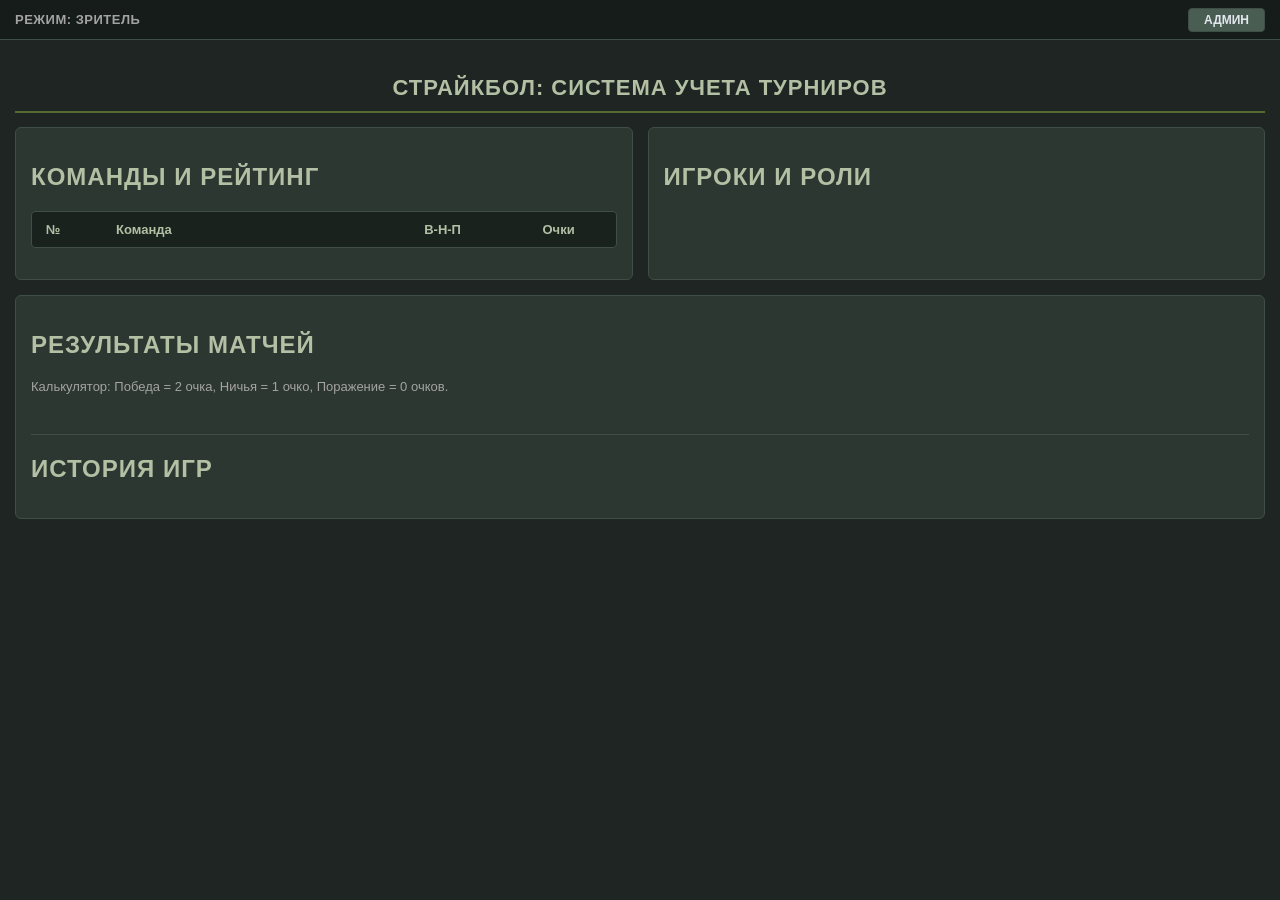
==== index.html @ 95a67b99 "Add files via upload" ====
﻿<!DOCTYPE html>
<html lang="ru">
<head>
    <meta charset="UTF-8">
    <meta name="viewport" content="width=device-width, initial-scale=1.0, maximum-scale=1.0, user-scalable=no">
    <title>Страйкбол: Турнирный Менеджер</title>
    <link rel="stylesheet" href="style.css">
</head>
<body>

    <!-- ВЕРХНЯЯ ПАНЕЛЬ АВТОРИЗАЦИИ -->
    <div class="top-admin-bar">
        <span id="adminStatusText">Режим: Зритель</span>
        <button id="authBtn" onclick="handleAuthClick()">Админ</button>
    </div>

    <h1>Страйкбол: Система учета турниров</h1>
    
    <div class="container">
        <!-- УПРАВЛЕНИЕ КОМАНДАМИ -->
        <div class="section">
            <h2>Команды и Рейтинг</h2>
            <div class="form-group admin-only">
                <input type="text" id="teamName" placeholder="Название команды">
                <button onclick="addTeam()">Добавить команду</button>
            </div>
            
            <div class="stats-header">
                <span class="hdr-rank">№</span>
                <span class="hdr-team">Команда</span>
                <span class="hdr-stats">В-Н-П</span>
                <span class="hdr-score">Очки</span>
                <span class="hdr-action admin-only-cell"></span>
            </div>
            <ul id="teamsList"></ul>
        </div>

        <!-- УПРАВЛЕНИЕ ИГРОКАМИ -->
        <div class="section">
            <h2>Игроки и Роли</h2>
            <div class="form-group admin-only">
                <input type="text" id="playerName" placeholder="Имя нового игрока">
                <button onclick="addPlayer()">Добавить игрока</button>
            </div>
            <ul id="playersList"></ul>
        </div>
    </div>

    <!-- ИГРЫ КОМАНД -->
    <div class="full-section">
        <h2 id="matchSectionTitle">Результаты матчей</h2>
        <p class="info-text">Калькулятор: Победа = 2 очка, Ничья = 1 очко, Поражение = 0 очков.</p>
        
        <div class="match-scoreboard-row admin-only-flex">
            <div class="scoreboard-team left-side">
                <div class="team-logo-box" id="logo-match-1">★</div>
                <select id="matchTeam1" onchange="updateMatchLogos()"></select>
            </div>
            
            <div class="scoreboard-score-block">
                <input type="number" id="score1" class="score-input" placeholder="0" min="0">
                <span class="vs-label">вс</span>
                <input type="number" id="score2" class="score-input" placeholder="0" min="0">
            </div>
            
            <div class="scoreboard-team right-side">
                <select id="matchTeam2" onchange="updateMatchLogos()"></select>
                <div class="team-logo-box" id="logo-match-2">★</div>
            </div>
        </div>
        
        <button onclick="recordMatch()" class="save-match-btn admin-only">Записать игру</button>
        
        <h2 class="history-title">История игр</h2>
        <ul id="historyList"></ul>
        <button onclick="clearHistory()" class="clear-btn admin-only">Очистить историю игр</button>
    </div>

    <!-- МОДАЛЬНОЕ ОКНО АВТОРИЗАЦИИ АДМИНИСТРАТОРА -->
    <div id="authModal" class="modal">
        <div class="modal-content">
            <h3>Вход в панель админа</h3>
            <div class="form-group">
                <input type="text" id="authLogin" placeholder="Логин">
                <input type="password" id="authPassword" placeholder="Пароль">
                <button onclick="submitLogin()" style="margin-top: 10px;">Войти</button>
            </div>
            <button onclick="closeAuthModal()" class="close-modal-btn">Отмена</button>
        </div>
    </div>

    <!-- МОДАЛЬНОЕ ОКНО ДЛЯ ЛОГОТИПОВ КОМАНД -->
    <div id="logoModal" class="modal">
        <div class="modal-content">
            <h3 id="modalTeamName">Управление логотипом</h3>
            <div id="modalAddArea">
                <input type="text" id="newLogoUrl" placeholder="Вставьте ссылку на картинку или имя файла">
                <button onclick="saveModalLogo()">Добавить логотип</button>
            </div>
            <div id="modalEditArea" style="display: none;">
                <input type="text" id="editLogoUrl" placeholder="Новая ссылка на картинку">
                <div class="modal-btn-row">
                    <button onclick="saveModalLogo()" style="background: #d97706;">Изменить</button>
                    <button onclick="deleteModalLogo()" style="background: #991b1b; color: white;">Удалить логотип</button>
                </div>
            </div>
            <button onclick="closeModal()" class="close-modal-btn">Закрыть</button>
        </div>
    </div>

    <!-- МОДАЛЬНОЕ ОКНО ДЛЯ СТАТИСТИКИ ИГРОКОВ -->
    <div id="playerStatsModal" class="modal">
        <div class="modal-content">
            <h3 id="modalPlayerName">Статистика бойца</h3>
            
            <div class="stat-control-row">
                <span>Убийства (K):</span>
                <input type="number" id="input-kills" min="0" style="width: 80px; text-align: center; margin: 0;">
            </div>
            
            <div class="stat-control-row">
                <span>Смерти (D):</span>
                <input type="number" id="input-deaths" min="0" style="width: 80px; text-align: center; margin: 0;">
            </div>
            
            <div class="stat-control-row">
                <span>Воскрешения (Медик):</span>
                <input type="number" id="input-revives" min="0" style="width: 80px; text-align: center; margin: 0;">
            </div>
            
            <div class="stat-control-row">
                <span>Подрывы (Инженер):</span>
                <input type="number" id="input-bombs" min="0" style="width: 80px; text-align: center; margin: 0;">
            </div>
            
            <div class="modal-btn-row" style="margin-top: 20px;">
                <button id="modalStatSaveBtn" onclick="savePlayerStats()" style="background: #d97706;">Сохранить</button>
                <button id="modalStatCancelBtn" onclick="closePlayerModal()" style="background: #4a5d52; color: #e2e8f0;">Отмена</button>
            </div>
        </div>
    </div>

    <!-- МОДАЛЬНОЕ ОКНО ДЛЯ ВЫБОРА РОЛИ ИГРОКА -->
    <div id="playerRoleModal" class="modal">
        <div class="modal-content">
            <h3 id="roleModalTitle">Выбор роли бойца</h3>
            <p class="info-text">В одной команде может быть только один Командир, Медик и Инженер.</p>
            <div class="form-group">
                <select id="modalRoleSelect">
                    <option value="Штурмовик">Штурмовик (Патроны)</option>
                    <option value="Командир">Командир (Звезда)</option>
                    <option value="Медик">Медик (Крест)</option>
                    <option value="Инженер">Инженер (Ключ)</option>
                </select>
                <button onclick="savePlayerRole()" style="margin-top: 10px;">Сохранить роль</button>
            </div>
            <button onclick="closeRoleModal()" class="close-modal-btn">Отмена</button>
        </div>
    </div>

            <!-- Подключаем наш автономный драйвер связи -->
    <script src="supabase-connect.js"></script>
    <script src="script.js"></script>
</body>
</html>
---- style.css ----
body { 
    font-family: 'Segoe UI', Tahoma, Geneva, Verdana, sans-serif; 
    background: #1e2522; 
    color: #e2e8f0; 
    margin: 15px; 
    padding-top: 45px; /* Место под верхнюю панель админа */
}

/* ВЕРХНЯЯ ТАКТИЧЕСКАЯ ПАНЕЛЬ СТАТУСА */
.top-admin-bar {
    position: fixed;
    top: 0;
    left: 0;
    width: 100%;
    height: 40px;
    background: #161c19;
    border-bottom: 1px solid #3f4e46;
    display: flex;
    align-items: center;
    justify-content: space-between;
    padding: 0 15px;
    box-sizing: border-box;
    z-index: 2000;
    font-size: 13px;
    font-weight: bold;
    text-transform: uppercase;
}
#adminStatusText {
    color: #a3a3a3;
    letter-spacing: 0.5px;
}
#authBtn {
    width: auto;
    padding: 4px 15px;
    margin: 0;
    font-size: 12px;
    background: #4a5d52;
    color: #e2e8f0;
    border: 1px solid #3f4e46;
}
#authBtn:hover {
    background: #d97706;
    color: #1e2522;
}

h1, h2, h3 { 
    color: #b3c0a4; 
    text-transform: uppercase;
    letter-spacing: 1px;
}

h1 {
    border-bottom: 2px solid #556b2f;
    padding-bottom: 10px;
    font-size: 22px;
    text-align: center;
}

.container { 
    display: flex; 
    flex-wrap: wrap; 
    gap: 15px; 
    margin-bottom: 15px; 
}

.section { 
    background: #2d3732; 
    padding: 15px; 
    border-radius: 6px; 
    flex: 1; 
    min-width: 300px; 
    border: 1px solid #3f4e46;
}

.full-section { 
    background: #2d3732; 
    padding: 15px; 
    border-radius: 6px; 
    margin-top: 15px; 
    border: 1px solid #3f4e46;
}

input, select, button { 
    padding: 12px; 
    margin: 4px 0; 
    width: 100%; 
    box-sizing: border-box; 
    border-radius: 4px; 
    border: 1px solid #4a5d52; 
    background: #1a221e;
    color: #f1f2f6;
    font-size: 15px;
}

input:focus, select:focus {
    outline: none;
    border-color: #d97706; 
}

button { 
    background: #d97706; 
    color: #1e2522;
    font-weight: bold; 
    cursor: pointer; 
    text-transform: uppercase;
    transition: background 0.2s;
}

button:hover { 
    background: #f59e0b; 
}

.delete-btn { 
    background: #991b1b; 
    color: white; 
    border: none; 
    padding: 8px 12px; 
    cursor: pointer; 
    border-radius: 4px; 
    width: auto; 
    font-size: 13px; 
}

.delete-btn:hover { 
    background: #dc2626; 
}

.stats-btn {
    background: #4a5d52;
    color: #e2e8f0;
    border: none;
    padding: 8px 12px; 
    cursor: pointer;
    border-radius: 4px;
    width: auto;
    font-size: 14px;
}

.stats-btn:hover {
    background: #556b2f;
}

.clear-btn { 
    background: #991b1b; 
    color: white;
    margin-top: 20px; 
    width: 100%; 
    padding: 12px; 
}

ul { 
    list-style: none; 
    padding: 0; 
}

/* УПРАВЛЕНИЕ ВИДИМОСТЬЮ ДЛЯ ЗРИТЕЛЯ И АДМИНА */
.admin-only, .admin-only-flex, .admin-only-cell {
    display: none !important; /* По умолчанию всё скрыто */
}

/* Если у тега body есть класс IS-ADMIN, мы включаем эти элементы */
body.is-admin .admin-only { display: block !important; }
body.is-admin .admin-only-flex { display: flex !important; }
body.is-admin .admin-only-cell { display: table-cell !important; }

/* Динамическая сетка колонок в зависимости от роли (админ видит колонку удаления X) */
.stats-header, .team-row-item {
    display: grid;
    grid-template-columns: 30px 3fr 1.2fr 1fr; /* Сетка для зрителя (без колонки удаления) */
    align-items: center;
    gap: 4px;
    padding: 10px 6px;
    border-radius: 4px;
    font-size: 13px;
}
body.is-admin .stats-header, body.is-admin .team-row-item {
    grid-template-columns: 30px 3fr 1.2fr 1fr 45px; /* Сетка для админа (с колонкой X) */
}

.stats-header {
    background: #1a221e;
    color: #b3c0a4;
    font-weight: bold;
    margin-top: 15px;
    border: 1px solid #3f4e46;
    text-align: center;
}

.hdr-team { text-align: left; padding-left: 44px; }

#teamsList > li {
    background: #232d28; 
    margin-bottom: 6px; 
    border-left: 3px solid #556b2f; 
    border-radius: 4px;
}

.team-row-item {
    text-align: center;
}

#playersList li {
    display: flex;
    justify-content: space-between;
    align-items: center;
    background: #232d28; 
    margin-bottom: 6px; 
    border-left: 3px solid #556b2f;
    padding: 10px;
    border-radius: 4px;
}

.team-main-cell {
    display: flex;
    align-items: center;
    gap: 8px;
    text-align: left;
}

.team-name-text {
    font-weight: bold;
    overflow: hidden;
    text-overflow: ellipsis;
    white-space: nowrap;
    max-width: 110px;
    cursor: pointer;
    transition: color 0.2s;
}
.team-name-text:hover {
    color: #d97706;
}

.team-roster-box {
    display: none;
    background: #1a221e;
    margin: 0 10px 10px 10px;
    padding: 10px;
    border-radius: 4px;
    border: 1px dashed #4a5d52;
    text-align: left;
    font-size: 12px;
}
.team-roster-box.active {
    display: block;
}
.roster-title {
    color: #b3c0a4;
    font-weight: bold;
    margin-bottom: 6px;
    text-transform: uppercase;
    font-size: 11px;
}
.roster-member-item {
    display: flex;
    align-items: center;
    gap: 6px;
    padding: 6px 0;
    border-bottom: 1px solid #2d3732;
}

.team-logo-box { 
    width: 32px; 
    height: 32px; 
    background: #1a221e; 
    border: 1px solid #4a5d52; 
    border-radius: 4px; 
    display: inline-flex; 
    align-items: center; 
    justify-content: center; 
    font-size: 14px; 
    color: #b3c0a4; 
    overflow: hidden; 
    flex-shrink: 0;
}

#teamsList .team-logo-box {
    cursor: pointer;
}
body:not(.is-admin) #teamsList .team-logo-box {
    cursor: default; /* Обычный курсор для зрителя, так как он не может менять лого */
}

.team-logo-box img { 
    width: 100%; 
    height: 100%; 
    object-fit: cover; 
}

.role-icon-svg {
    width: 16px;
    height: 16px;
    fill: #ffffff;
    margin-left: 6px; 
    vertical-align: middle;
    display: inline-block;
}

.player-name-clickable {
    font-weight: bold;
    display: inline-flex;
    align-items: center;
}
body.is-admin .player-name-clickable {
    cursor: pointer; /* Смена роли доступна по клику только админу */
}
body.is-admin .player-name-clickable:hover {
    color: #d97706; 
}

.rank-badge { 
    background: #556b2f; 
    color: white; 
    font-weight: bold; 
    padding: 4px 0; 
    border-radius: 4px; 
    font-size: 13px; 
    width: 100%;
    text-align: center; 
}

.player-meta-box {
    display: flex;
    flex-direction: column;
    gap: 2px;
}

.player-mini-stats {
    font-size: 11px;
    color: #a3a3a3;
    font-family: monospace;
}

.match-scoreboard-row {
    display: flex;
    align-items: center;
    justify-content: space-between;
    gap: 15px;
    margin: 25px 0;
    background: #1a221e;
    padding: 15px;
    border-radius: 6px;
    border: 1px solid #3f4e46;
}

.scoreboard-team {
    display: flex;
    align-items: center;
    gap: 10px;
    flex: 2; 
}

.scoreboard-team.left-side { justify-content: flex-start; }
.scoreboard-team.right-side { justify-content: flex-end; }
.scoreboard-team select { max-width: 180px; margin: 0; }

.scoreboard-score-block {
    display: flex;
    align-items: center;
    justify-content: center;
    gap: 10px;
    flex: 1; 
}

.score-input { 
    width: 65px; 
    display: inline-block; 
    text-align: center; 
    font-size: 20px; 
    font-weight: bold; 
    background: #2d3732;
    border: 1px solid #d97706;
    margin: 0;
}

.vs-label {
    font-weight: bold; 
    color: #d97706;
    text-transform: uppercase;
    font-size: 14px;
}

.save-match-btn {
    max-width: 320px; 
    display: block; 
    margin: 20px auto;
}

.history-title {
    margin-top: 40px; 
    border-top: 1px solid #3f4e46; 
    padding-top: 20px;
}

.info-text {
    font-size: 13px; 
    color: #a3a3a3; 
    margin: 0 0 15px 0;
}

.modal {
    display: none; 
    position: fixed; 
    z-index: 1000; 
    left: 0;
    top: 0;
    width: 100%; 
    height: 100%; 
    background-color: rgba(0,0,0,0.8); 
    align-items: center;
    justify-content: center;
}
.modal-content {
    background: #2d3732;
    padding: 25px;
    border: 2px solid #4a5d52;
    border-radius: 8px;
    width: 92%;
    max-width: 380px;
    box-sizing: border-box;
}
.modal-btn-row {
    display: flex;
    gap: 10px;
}
.close-modal-btn {
    background: #4a5d52; 
    color: #e2e8f0; 
    margin-top: 15px;
}

.stat-control-row {
    display: flex;
    justify-content: space-between;
    align-items: center;
    margin: 14px 0;
    font-weight: bold;
}

/* МОБИЛЬНЫЕ НАСТРОЙКИ С УЧЕТОМ АВТОРИЗАЦИИ */
@media screen and (max-width: 768px) {
    body { margin: 10px; padding-top: 50px; }
    .container { flex-direction: column; gap: 15px; }
    .section, .full-section { min-width: 100%; padding: 12px; }
    .match-scoreboard-row { gap: 8px; padding: 10px; }
    .scoreboard-team select { max-width: 95px; padding: 8px; font-size: 13px; }
    .score-input { width: 48px; font-size: 16px; padding: 8px; }
    
    .stats-header, #teamsList li .team-row-item {
        grid-template-columns: 25px 2fr 1fr 1fr; /* Узкая сетка для зрителя */
        font-size: 12px;
        gap: 2px;
    }
    body.is-admin .stats-header, body.is-admin #teamsList li .team-row-item {
        grid-template-columns: 25px 2fr 1fr 1fr 35px; /* Узкая сетка для админа */
    }

    .hdr-team { padding-left: 36px; }
    .team-name-text { max-width: 85px; }

    #playersList li { flex-direction: column; align-items: flex-start; gap: 12px; }
    #playersList li > div:last-child { width: 100%; justify-content: space-between; display: flex; gap: 5px; }
    #playersList li select { flex: 1; }
}
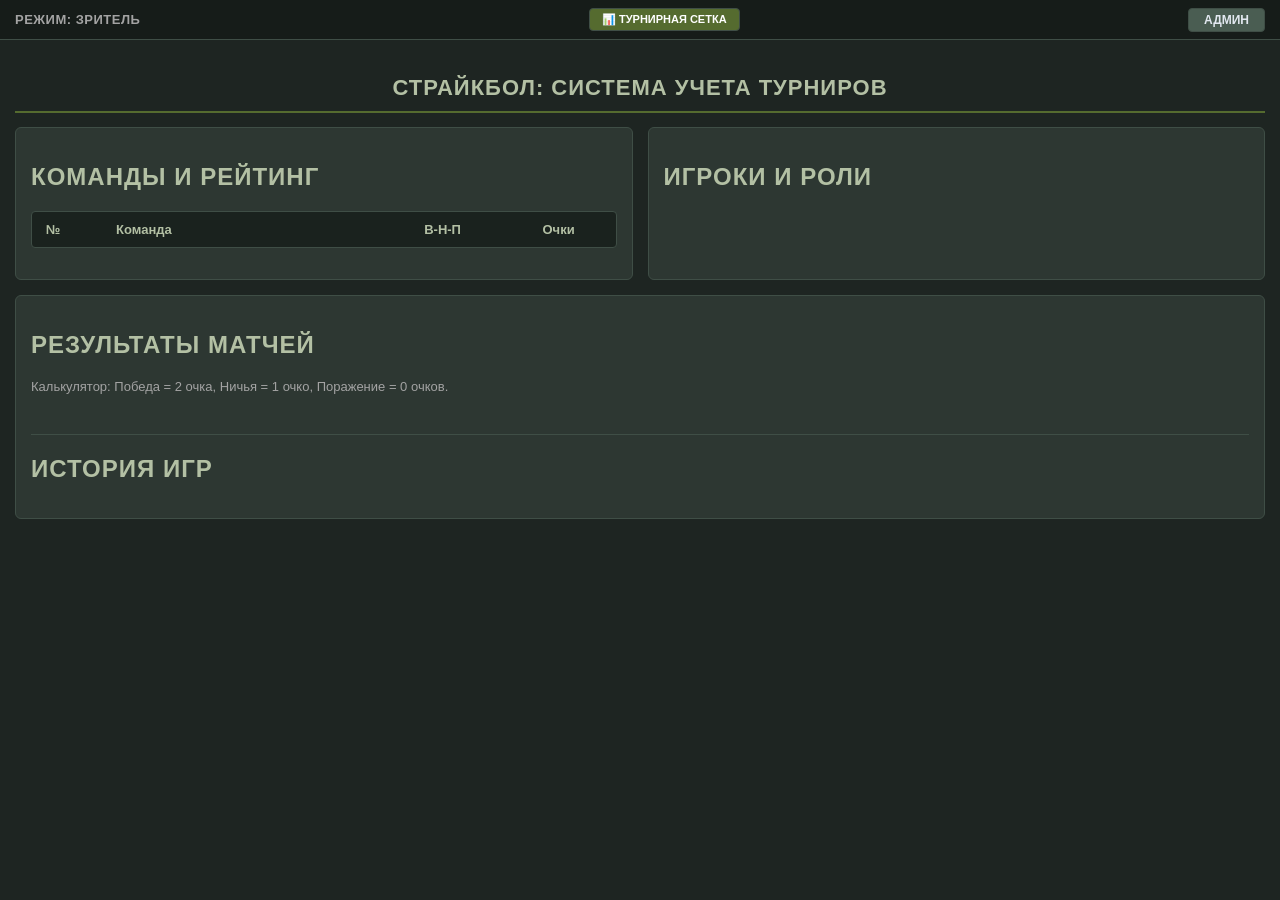
==== commit fbf27522: "Add files via upload" ====
--- a/index.html
+++ b/index.html
@@ -8,9 +8,10 @@
 </head>
 <body>
 
-    <!-- ВЕРХНЯЯ ПАНЕЛЬ АВТОРИЗАЦИИ -->
+    <!-- ВЕРХНЯЯ ПАНЕЛЬ АВТОРИЗАЦИИ С КНОПКОЙ СЕТКИ ПО ЦЕНТРУ -->
     <div class="top-admin-bar">
         <span id="adminStatusText">Режим: Зритель</span>
+        <button onclick="window.open('bracket.html', '_blank')" style="width: auto; padding: 4px 12px; margin: 0; font-size: 11px; background: #556b2f; color: white; border: 1px solid #3f4e46;">📊 Турнирная Сетка</button>
         <button id="authBtn" onclick="handleAuthClick()">Админ</button>
     </div>
 
@@ -158,10 +159,6 @@
         </div>
     </div>
 
-            <!-- Подключаем наш автономный драйвер связи -->
-    <script src="supabase-connect.js"></script>
     <script src="script.js"></script>
 </body>
 </html>
-
-
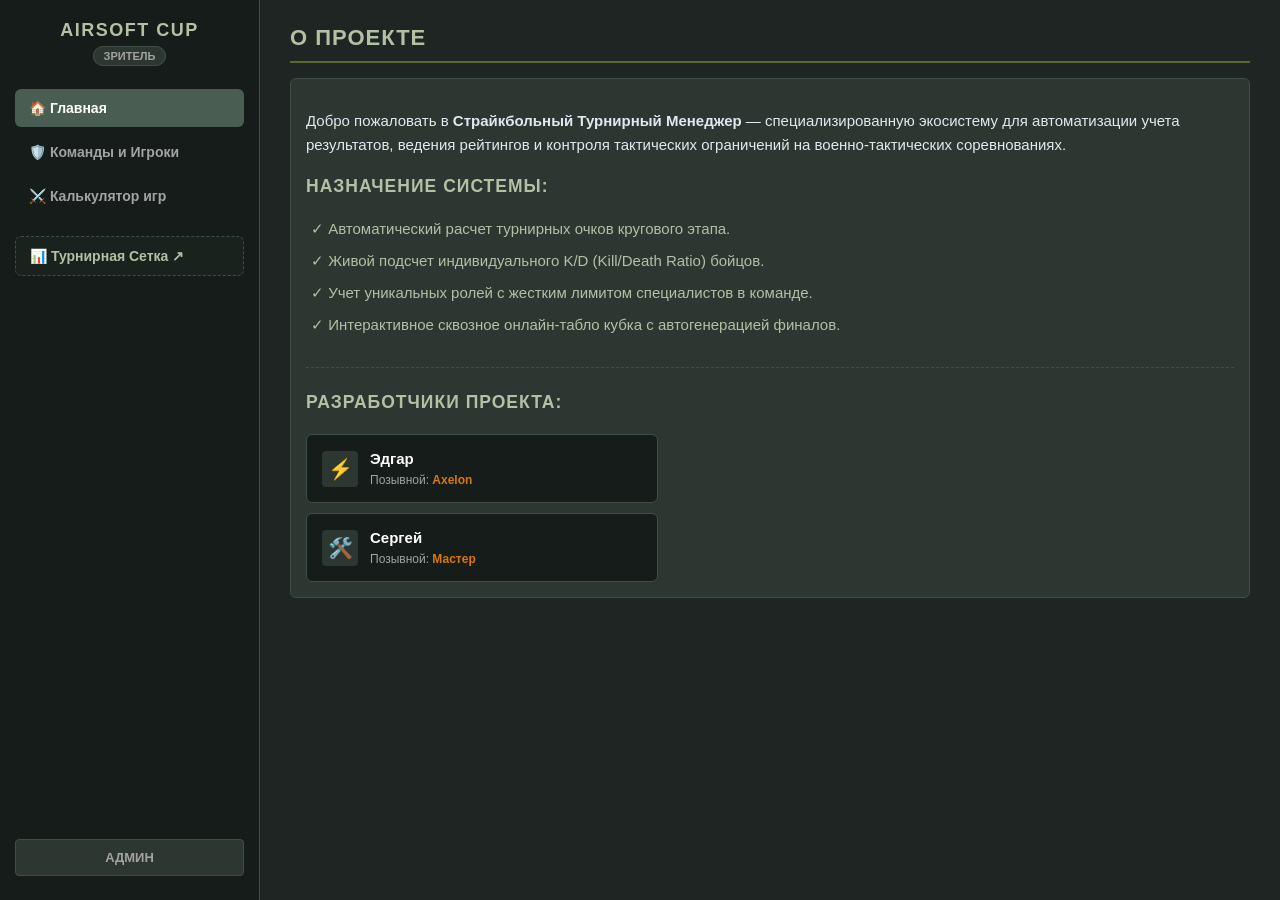
==== commit da7fe7de: "Add files via upload" ====
--- a/index.html
+++ b/index.html
@@ -8,75 +8,134 @@
 </head>
 <body>
 
-    <!-- ВЕРХНЯЯ ПАНЕЛЬ АВТОРИЗАЦИИ С КНОПКОЙ СЕТКИ ПО ЦЕНТРУ -->
-    <div class="top-admin-bar">
-        <span id="adminStatusText">Режим: Зритель</span>
-        <button onclick="window.open('bracket.html', '_blank')" style="width: auto; padding: 4px 12px; margin: 0; font-size: 11px; background: #556b2f; color: white; border: 1px solid #3f4e46;">📊 Турнирная Сетка</button>
-        <button id="authBtn" onclick="handleAuthClick()">Админ</button>
-    </div>
-
-    <h1>Страйкбол: Система учета турниров</h1>
-    
-    <div class="container">
-        <!-- УПРАВЛЕНИЕ КОМАНДАМИ -->
-        <div class="section">
-            <h2>Команды и Рейтинг</h2>
-            <div class="form-group admin-only">
-                <input type="text" id="teamName" placeholder="Название команды">
-                <button onclick="addTeam()">Добавить команду</button>
-            </div>
-            
-            <div class="stats-header">
-                <span class="hdr-rank">№</span>
-                <span class="hdr-team">Команда</span>
-                <span class="hdr-stats">В-Н-П</span>
-                <span class="hdr-score">Очки</span>
-                <span class="hdr-action admin-only-cell"></span>
-            </div>
-            <ul id="teamsList"></ul>
-        </div>
-
-        <!-- УПРАВЛЕНИЕ ИГРОКАМИ -->
-        <div class="section">
-            <h2>Игроки и Роли</h2>
-            <div class="form-group admin-only">
-                <input type="text" id="playerName" placeholder="Имя нового игрока">
-                <button onclick="addPlayer()">Добавить игрока</button>
-            </div>
-            <ul id="playersList"></ul>
-        </div>
-    </div>
-
-    <!-- ИГРЫ КОМАНД -->
-    <div class="full-section">
-        <h2 id="matchSectionTitle">Результаты матчей</h2>
-        <p class="info-text">Калькулятор: Победа = 2 очка, Ничья = 1 очко, Поражение = 0 очков.</p>
+    <!-- ГЛАВНЫЙ КОНТЕЙНЕР ПРИЛОЖЕНИЯ -->
+    <div class="app-layout">
         
-        <div class="match-scoreboard-row admin-only-flex">
-            <div class="scoreboard-team left-side">
-                <div class="team-logo-box" id="logo-match-1">★</div>
-                <select id="matchTeam1" onchange="updateMatchLogos()"></select>
-            </div>
-            
-            <div class="scoreboard-score-block">
-                <input type="number" id="score1" class="score-input" placeholder="0" min="0">
-                <span class="vs-label">вс</span>
-                <input type="number" id="score2" class="score-input" placeholder="0" min="0">
-            </div>
-            
-            <div class="scoreboard-team right-side">
-                <select id="matchTeam2" onchange="updateMatchLogos()"></select>
-                <div class="team-logo-box" id="logo-match-2">★</div>
-            </div>
-        </div>
-        
-        <button onclick="recordMatch()" class="save-match-btn admin-only">Записать игру</button>
-        
-        <h2 class="history-title">История игр</h2>
-        <ul id="historyList"></ul>
-        <button onclick="clearHistory()" class="clear-btn admin-only">Очистить историю игр</button>
-    </div>
-
+        <!-- ЛЕВОЕ НАВИГАЦИОННОЕ МЕНЮ (СТИЛЬ ВК) -->
+        <div class="side-navigation">
+            <div class="nav-header">
+                <h2>AIRSOFT CUP</h2>
+                <div class="role-badge-container">
+                    <span id="adminStatusText">Зритель</span>
+                </div>
+            </div>
+            
+            <div class="menu-group">
+                <button class="menu-item active" onclick="switchTab('main-tab', this)">🏠 Главная</button>
+                <button class="menu-item" onclick="switchTab('rating-tab', this)">🛡️ Команды и Игроки</button>
+                <button class="menu-item" onclick="switchTab('matches-tab', this)">⚔️ Калькулятор игр</button>
+                <button class="menu-item bracket-link-btn" onclick="window.open('bracket.html', '_blank')">📊 Турнирная Сетка ↗</button>
+            </div>
+
+            <div class="nav-footer">
+                <button id="authBtn" onclick="handleAuthClick()">Админ</button>
+            </div>
+        </div>
+
+        <!-- ЦЕНТРАЛЬНЫЙ БЛОК КОНТЕНТА -->
+        <div class="main-content-area">
+            
+            <!-- ВКЛАДКА 1: ГЛАВНАЯ СТРАНИЦА -->
+            <div id="main-tab" class="tab-content active">
+                <h1>О проекте</h1>
+                <div class="full-section text-content-card">
+                    <p>Добро пожаловать в <strong>Страйкбольный Турнирный Менеджер</strong> — специализированную экосистему для автоматизации учета результатов, ведения рейтингов и контроля тактических ограничений на военно-тактических соревнованиях.</p>
+                    
+                    <h3>Назначение системы:</h3>
+                    <ul>
+                        <li>✓ Автоматический расчет турнирных очков кругового этапа.</li>
+                        <li>✓ Живой подсчет индивидуального K/D (Kill/Death Ratio) бойцов.</li>
+                        <li>✓ Учет уникальных ролей с жестким лимитом специалистов в команде.</li>
+                        <li>✓ Интерактивное сквозное онлайн-табло кубка с автогенерацией финалов.</li>
+                    </ul>
+
+                    <div class="authors-block">
+                        <h3>Разработчики проекта:</h3>
+                        <div class="author-badge">
+                            <span class="author-icon">⚡</span>
+                            <div>
+                                <div class="author-name">Эдгар</div>
+                                <div class="author-callsign">Позывной: <b>Axelon</b></div>
+                            </div>
+                        </div>
+                        <div class="author-badge">
+                            <span class="author-icon">🛠️</span>
+                            <div>
+                                <div class="author-name">Сергей</div>
+                                <div class="author-callsign">Позывной: <b>Мастер</b></div>
+                            </div>
+                        </div>
+                    </div>
+                </div>
+            </div>
+            <!-- ВКЛАДКА 2: РЕЙТИНГ И УПРАВЛЕНИЕ -->
+            <div id="rating-tab" class="tab-content">
+                <h1>Управление турниром</h1>
+                <div class="container">
+                    <!-- УПРАВЛЕНИЕ КОМАНДАМИ -->
+                    <div class="section">
+                        <h2>Команды и Рейтинг</h2>
+                        <div class="form-group admin-only">
+                            <input type="text" id="teamName" placeholder="Название команды">
+                            <button onclick="addTeam()">Добавить команду</button>
+                        </div>
+                        
+                        <div class="stats-header">
+                            <span class="hdr-rank">№</span>
+                            <span class="hdr-team">Команда</span>
+                            <span class="hdr-stats">В-Н-П</span>
+                            <span class="hdr-score">Очки</span>
+                            <span class="hdr-action admin-only-cell"></span>
+                        </div>
+                        <ul id="teamsList"></ul>
+                    </div>
+
+                    <!-- УПРАВЛЕНИЕ ИГРОКАМИ -->
+                    <div class="section">
+                        <h2>Игроки и Роли</h2>
+                        <div class="form-group admin-only">
+                            <input type="text" id="playerName" placeholder="Имя нового игрока">
+                            <button onclick="addPlayer()">Добавить игрока</button>
+                        </div>
+                        <ul id="playersList"></ul>
+                    </div>
+                </div>
+            </div>
+
+            <!-- ВКЛАДКА 3: РЕЗУЛЬТАТЫ И КАЛЬКУЛЯТОР -->
+            <div id="matches-tab" class="tab-content">
+                <h1 id="matchSectionTitle">Результаты матчей</h1>
+                <div class="full-section">
+                    <p class="info-text">Правила начисления: Победа = 2 очка, Ничья = 1 очко, Поражение = 0 очков.</p>
+                    
+                    <div class="match-scoreboard-row admin-only-flex">
+                        <div class="scoreboard-team left-side">
+                            <div class="team-logo-box" id="logo-match-1">★</div>
+                            <select id="matchTeam1" onchange="updateMatchLogos()"></select>
+                        </div>
+                        
+                        <div class="scoreboard-score-block">
+                            <input type="number" id="score1" class="score-input" placeholder="0" min="0">
+                            <span class="vs-label">вс</span>
+                            <input type="number" id="score2" class="score-input" placeholder="0" min="0">
+                        </div>
+                        
+                        <div class="scoreboard-team right-side">
+                            <select id="matchTeam2" onchange="updateMatchLogos()"></select>
+                            <div class="team-logo-box" id="logo-match-2">★</div>
+                        </div>
+                    </div>
+                    
+                    <button onclick="recordMatch()" class="save-match-btn admin-only">Записать игру</button>
+                    
+                    <h2 class="history-title">История игр</h2>
+                    <div id="historyList"></div>
+                    <button onclick="clearHistory()" class="clear-btn admin-only">Очистить историю игр</button>
+                </div>
+            </div>
+
+        </div> <!-- Закрываем .main-content-area -->
+    </div> <!-- Закрываем .app-layout -->
     <!-- МОДАЛЬНОЕ ОКНО АВТОРИЗАЦИИ АДМИНИСТРАТОРА -->
     <div id="authModal" class="modal">
         <div class="modal-content">
@@ -159,6 +218,8 @@
         </div>
     </div>
 
+    <!-- Загрузка скриптов -->
+    <script src="supabase-connect.js"></script>
     <script src="script.js"></script>
 </body>
 </html>
--- a/style.css
+++ b/style.css
@@ -2,67 +2,208 @@
     font-family: 'Segoe UI', Tahoma, Geneva, Verdana, sans-serif; 
     background: #1e2522; 
     color: #e2e8f0; 
-    margin: 15px; 
-    padding-top: 45px; /* Место под верхнюю панель админа */
-}
-
-/* ВЕРХНЯЯ ТАКТИЧЕСКАЯ ПАНЕЛЬ СТАТУСА */
-.top-admin-bar {
-    position: fixed;
+    margin: 0; 
+    padding: 0;
+}
+
+/* ГЛАВНАЯ СЕТКА ПРИЛОЖЕНИЯ В СТИЛЕ ВК */
+.app-layout {
+    display: flex;
+    min-height: 100vh;
+}
+
+/* БОКОВАЯ НАВИГАЦИОННАЯ ПАНЕЛЬ */
+.side-navigation {
+    width: 260px;
+    background: #161c19;
+    border-right: 1px solid #3f4e46;
+    display: flex;
+    flex-direction: column;
+    justify-content: space-between;
+    flex-shrink: 0;
+    position: sticky;
     top: 0;
-    left: 0;
+    height: 100vh;
+    box-sizing: border-box;
+    padding: 20px 15px;
+}
+
+.nav-header h2 {
+    margin: 0 0 5px 0;
+    color: #b3c0a4;
+    font-size: 18px;
+    letter-spacing: 1.5px;
+    text-align: center;
+}
+
+.role-badge-container {
+    text-align: center;
+    margin-bottom: 25px;
+}
+
+#adminStatusText {
+    background: #2d3732;
+    padding: 3px 10px;
+    border-radius: 12px;
+    font-size: 11px;
+    font-weight: bold;
+    color: #a3a3a3;
+    text-transform: uppercase;
+    border: 1px solid #3f4e46;
+}
+
+body.is-admin #adminStatusText {
+    color: #d97706;
+    border-color: #d97706;
+}
+
+.menu-group {
+    display: flex;
+    flex-direction: column;
+    gap: 6px;
+    flex: 1;
+}
+
+.menu-item {
     width: 100%;
-    height: 40px;
+    text-align: left;
+    padding: 11px 14px;
+    background: transparent;
+    border: none;
+    color: #a3a3a3;
+    font-size: 14px;
+    font-weight: 600;
+    text-transform: none;
+    border-radius: 6px;
+    transition: all 0.15s ease;
+    margin: 0;
+}
+
+.menu-item:hover {
+    background: #1e2522;
+    color: #e2e8f0;
+}
+
+.menu-item.active {
+    background: #4a5d52;
+    color: #ffffff;
+}
+
+.menu-item.bracket-link-btn {
+    background: #1a221e;
+    color: #b3c0a4;
+    border: 1px dashed #3f4e46;
+    margin-top: 15px;
+}
+.menu-item.bracket-link-btn:hover {
+    background: #556b2f;
+    color: #fff;
+    border-color: #556b2f;
+}
+
+#authBtn {
+    background: #2d3732;
+    color: #a3a3a3;
+    border: 1px solid #3f4e46;
+    padding: 10px;
+    font-size: 13px;
+}
+#authBtn:hover {
+    background: #991b1b;
+    color: white;
+    border-color: #991b1b;
+}
+body.is-admin #authBtn:hover {
+    background: #991b1b;
+}
+
+/* ЦЕНТРАЛЬНАЯ ОБЛАСТЬ С КОНТЕНТОМ */
+.main-content-area {
+    flex: 1;
+    padding: 25px 30px;
+    box-sizing: border-box;
+    overflow-y: auto;
+}
+
+/* УПРАВЛЕНИЕ ОТОБРАЖЕНИЕМ ВКЛАДОК */
+.tab-content {
+    display: none;
+}
+.tab-content.active {
+    display: block;
+}
+/* КАРТОЧКА С ТЕКСТОМ НА ГЛАВНОЙ */
+.text-content-card {
+    line-height: 1.6;
+    font-size: 15px;
+}
+.text-content-card ul {
+    margin: 15px 0;
+    padding-left: 5px;
+}
+.text-content-card li {
+    margin-bottom: 8px;
+    color: #b3c0a4;
+}
+
+/* БЛОК АВТОРОВ */
+.authors-block {
+    margin-top: 30px;
+    border-top: 1px dashed #3f4e46;
+    padding-top: 20px;
+}
+.author-badge {
+    display: flex;
+    align-items: center;
+    gap: 12px;
     background: #161c19;
-    border-bottom: 1px solid #3f4e46;
+    padding: 12px 15px;
+    border-radius: 6px;
+    margin-top: 10px;
+    border: 1px solid #3f4e46;
+    max-width: 320px;
+}
+.author-icon {
+    font-size: 20px;
+    background: #2d3732;
+    width: 36px;
+    height: 36px;
     display: flex;
     align-items: center;
-    justify-content: space-between;
-    padding: 0 15px;
-    box-sizing: border-box;
-    z-index: 2000;
-    font-size: 13px;
+    justify-content: center;
+    border-radius: 4px;
+}
+.author-name {
     font-weight: bold;
-    text-transform: uppercase;
-}
-#adminStatusText {
+    font-size: 15px;
+    color: #ffffff;
+}
+.author-callsign {
+    font-size: 12px;
     color: #a3a3a3;
-    letter-spacing: 0.5px;
-}
-#authBtn {
-    width: auto;
-    padding: 4px 15px;
-    margin: 0;
-    font-size: 12px;
-    background: #4a5d52;
-    color: #e2e8f0;
-    border: 1px solid #3f4e46;
-}
-#authBtn:hover {
-    background: #d97706;
-    color: #1e2522;
-}
-
+}
+.author-callsign b {
+    color: #d97706;
+}
+
+/* БАЗОВЫЕ СТИЛИ СЕКЦИЙ И ФОРМ */
 h1, h2, h3 { 
     color: #b3c0a4; 
     text-transform: uppercase;
     letter-spacing: 1px;
-}
-
+    margin-top: 0;
+}
 h1 {
     border-bottom: 2px solid #556b2f;
     padding-bottom: 10px;
     font-size: 22px;
-    text-align: center;
 }
 
 .container { 
     display: flex; 
     flex-wrap: wrap; 
     gap: 15px; 
-    margin-bottom: 15px; 
-}
-
+}
 .section { 
     background: #2d3732; 
     padding: 15px; 
@@ -71,12 +212,10 @@
     min-width: 300px; 
     border: 1px solid #3f4e46;
 }
-
 .full-section { 
     background: #2d3732; 
     padding: 15px; 
     border-radius: 6px; 
-    margin-top: 15px; 
     border: 1px solid #3f4e46;
 }
 
@@ -91,12 +230,10 @@
     color: #f1f2f6;
     font-size: 15px;
 }
-
 input:focus, select:focus {
     outline: none;
     border-color: #d97706; 
 }
-
 button { 
     background: #d97706; 
     color: #1e2522;
@@ -105,10 +242,7 @@
     text-transform: uppercase;
     transition: background 0.2s;
 }
-
-button:hover { 
-    background: #f59e0b; 
-}
+button:hover { background: #f59e0b; }
 
 .delete-btn { 
     background: #991b1b; 
@@ -120,10 +254,7 @@
     width: auto; 
     font-size: 13px; 
 }
-
-.delete-btn:hover { 
-    background: #dc2626; 
-}
+.delete-btn:hover { background: #dc2626; }
 
 .stats-btn {
     background: #4a5d52;
@@ -135,38 +266,27 @@
     width: auto;
     font-size: 14px;
 }
-
-.stats-btn:hover {
-    background: #556b2f;
-}
+.stats-btn:hover { background: #556b2f; }
 
 .clear-btn { 
     background: #991b1b; 
     color: white;
     margin-top: 20px; 
     width: 100%; 
-    padding: 12px; 
-}
-
-ul { 
-    list-style: none; 
-    padding: 0; 
-}
+}
+
+ul { list-style: none; padding: 0; }
 
 /* УПРАВЛЕНИЕ ВИДИМОСТЬЮ ДЛЯ ЗРИТЕЛЯ И АДМИНА */
-.admin-only, .admin-only-flex, .admin-only-cell {
-    display: none !important; /* По умолчанию всё скрыто */
-}
-
-/* Если у тега body есть класс IS-ADMIN, мы включаем эти элементы */
+.admin-only, .admin-only-flex, .admin-only-cell { display: none !important; }
 body.is-admin .admin-only { display: block !important; }
 body.is-admin .admin-only-flex { display: flex !important; }
 body.is-admin .admin-only-cell { display: table-cell !important; }
 
-/* Динамическая сетка колонок в зависимости от роли (админ видит колонку удаления X) */
+/* СЕТКА СТАТИСТИКИ КОМАНД */
 .stats-header, .team-row-item {
     display: grid;
-    grid-template-columns: 30px 3fr 1.2fr 1fr; /* Сетка для зрителя (без колонки удаления) */
+    grid-template-columns: 30px 3fr 1.2fr 1fr;
     align-items: center;
     gap: 4px;
     padding: 10px 6px;
@@ -174,9 +294,8 @@
     font-size: 13px;
 }
 body.is-admin .stats-header, body.is-admin .team-row-item {
-    grid-template-columns: 30px 3fr 1.2fr 1fr 45px; /* Сетка для админа (с колонкой X) */
-}
-
+    grid-template-columns: 30px 3fr 1.2fr 1fr 45px;
+}
 .stats-header {
     background: #1a221e;
     color: #b3c0a4;
@@ -185,19 +304,14 @@
     border: 1px solid #3f4e46;
     text-align: center;
 }
-
 .hdr-team { text-align: left; padding-left: 44px; }
-
 #teamsList > li {
     background: #232d28; 
     margin-bottom: 6px; 
     border-left: 3px solid #556b2f; 
     border-radius: 4px;
 }
-
-.team-row-item {
-    text-align: center;
-}
+.team-row-item { text-align: center; }
 
 #playersList li {
     display: flex;
@@ -210,13 +324,7 @@
     border-radius: 4px;
 }
 
-.team-main-cell {
-    display: flex;
-    align-items: center;
-    gap: 8px;
-    text-align: left;
-}
-
+.team-main-cell { display: flex; align-items: center; gap: 8px; text-align: left; }
 .team-name-text {
     font-weight: bold;
     overflow: hidden;
@@ -224,11 +332,8 @@
     white-space: nowrap;
     max-width: 110px;
     cursor: pointer;
-    transition: color 0.2s;
-}
-.team-name-text:hover {
-    color: #d97706;
-}
+}
+.team-name-text:hover { color: #d97706; }
 
 .team-roster-box {
     display: none;
@@ -240,222 +345,87 @@
     text-align: left;
     font-size: 12px;
 }
-.team-roster-box.active {
-    display: block;
-}
-.roster-title {
-    color: #b3c0a4;
-    font-weight: bold;
-    margin-bottom: 6px;
-    text-transform: uppercase;
-    font-size: 11px;
-}
-.roster-member-item {
-    display: flex;
-    align-items: center;
-    gap: 6px;
-    padding: 6px 0;
-    border-bottom: 1px solid #2d3732;
-}
+.team-roster-box.active { display: block; }
+.roster-title { color: #b3c0a4; font-weight: bold; margin-bottom: 6px; text-transform: uppercase; font-size: 11px; }
+.roster-member-item { display: flex; align-items: center; gap: 6px; padding: 6px 0; border-bottom: 1px solid #2d3732; }
 
 .team-logo-box { 
-    width: 32px; 
-    height: 32px; 
-    background: #1a221e; 
-    border: 1px solid #4a5d52; 
-    border-radius: 4px; 
-    display: inline-flex; 
-    align-items: center; 
-    justify-content: center; 
-    font-size: 14px; 
-    color: #b3c0a4; 
-    overflow: hidden; 
-    flex-shrink: 0;
-}
-
-#teamsList .team-logo-box {
-    cursor: pointer;
-}
-body:not(.is-admin) #teamsList .team-logo-box {
-    cursor: default; /* Обычный курсор для зрителя, так как он не может менять лого */
-}
-
-.team-logo-box img { 
-    width: 100%; 
-    height: 100%; 
-    object-fit: cover; 
-}
-
-.role-icon-svg {
-    width: 16px;
-    height: 16px;
-    fill: #ffffff;
-    margin-left: 6px; 
-    vertical-align: middle;
-    display: inline-block;
-}
-
-.player-name-clickable {
-    font-weight: bold;
-    display: inline-flex;
-    align-items: center;
-}
-body.is-admin .player-name-clickable {
-    cursor: pointer; /* Смена роли доступна по клику только админу */
-}
-body.is-admin .player-name-clickable:hover {
-    color: #d97706; 
-}
-
-.rank-badge { 
-    background: #556b2f; 
-    color: white; 
-    font-weight: bold; 
-    padding: 4px 0; 
-    border-radius: 4px; 
-    font-size: 13px; 
-    width: 100%;
-    text-align: center; 
-}
-
-.player-meta-box {
-    display: flex;
-    flex-direction: column;
-    gap: 2px;
-}
-
-.player-mini-stats {
-    font-size: 11px;
-    color: #a3a3a3;
-    font-family: monospace;
-}
-
+    width: 32px; height: 32px; background: #1a221e; border: 1px solid #4a5d52; 
+    border-radius: 4px; display: inline-flex; align-items: center; justify-content: center; 
+    font-size: 14px; color: #b3c0a4; overflow: hidden; flex-shrink: 0;
+}
+#teamsList .team-logo-box { cursor: pointer; }
+body:not(.is-admin) #teamsList .team-logo-box { cursor: default; }
+.team-logo-box img { width: 100%; height: 100%; object-fit: cover; }
+
+.role-icon-svg { width: 16px; height: 16px; fill: #ffffff; margin-left: 6px; vertical-align: middle; display: inline-block; }
+.player-name-clickable { font-weight: bold; display: inline-flex; align-items: center; }
+body.is-admin .player-name-clickable { cursor: pointer; }
+body.is-admin .player-name-clickable:hover { color: #d97706; }
+
+.rank-badge { background: #556b2f; color: white; font-weight: bold; padding: 4px 0; border-radius: 4px; font-size: 13px; width: 100%; text-align: center; }
+.player-meta-box { display: flex; flex-direction: column; gap: 2px; }
+.player-mini-stats { font-size: 11px; color: #a3a3a3; font-family: monospace; }
+
+/* КАЛЬКУЛЯТОР МАТЧЕЙ */
 .match-scoreboard-row {
-    display: flex;
-    align-items: center;
-    justify-content: space-between;
-    gap: 15px;
-    margin: 25px 0;
-    background: #1a221e;
-    padding: 15px;
-    border-radius: 6px;
-    border: 1px solid #3f4e46;
-}
-
-.scoreboard-team {
-    display: flex;
-    align-items: center;
-    gap: 10px;
-    flex: 2; 
-}
-
+    display: flex; align-items: center; justify-content: space-between; gap: 15px;
+    margin: 25px 0; background: #1a221e; padding: 15px; border-radius: 6px; border: 1px solid #3f4e46;
+}
+.scoreboard-team { display: flex; align-items: center; gap: 10px; flex: 2; }
 .scoreboard-team.left-side { justify-content: flex-start; }
 .scoreboard-team.right-side { justify-content: flex-end; }
 .scoreboard-team select { max-width: 180px; margin: 0; }
-
-.scoreboard-score-block {
-    display: flex;
-    align-items: center;
-    justify-content: center;
-    gap: 10px;
-    flex: 1; 
-}
-
-.score-input { 
-    width: 65px; 
-    display: inline-block; 
-    text-align: center; 
-    font-size: 20px; 
-    font-weight: bold; 
-    background: #2d3732;
-    border: 1px solid #d97706;
-    margin: 0;
-}
-
-.vs-label {
-    font-weight: bold; 
-    color: #d97706;
-    text-transform: uppercase;
-    font-size: 14px;
-}
-
-.save-match-btn {
-    max-width: 320px; 
-    display: block; 
-    margin: 20px auto;
-}
-
-.history-title {
-    margin-top: 40px; 
-    border-top: 1px solid #3f4e46; 
-    padding-top: 20px;
-}
-
-.info-text {
-    font-size: 13px; 
-    color: #a3a3a3; 
-    margin: 0 0 15px 0;
-}
-
-.modal {
-    display: none; 
-    position: fixed; 
-    z-index: 1000; 
-    left: 0;
-    top: 0;
-    width: 100%; 
-    height: 100%; 
-    background-color: rgba(0,0,0,0.8); 
-    align-items: center;
-    justify-content: center;
-}
-.modal-content {
-    background: #2d3732;
-    padding: 25px;
-    border: 2px solid #4a5d52;
-    border-radius: 8px;
-    width: 92%;
-    max-width: 380px;
-    box-sizing: border-box;
-}
-.modal-btn-row {
-    display: flex;
-    gap: 10px;
-}
-.close-modal-btn {
-    background: #4a5d52; 
-    color: #e2e8f0; 
-    margin-top: 15px;
-}
-
-.stat-control-row {
-    display: flex;
-    justify-content: space-between;
-    align-items: center;
-    margin: 14px 0;
-    font-weight: bold;
-}
-
-/* МОБИЛЬНЫЕ НАСТРОЙКИ С УЧЕТОМ АВТОРИЗАЦИИ */
+.scoreboard-score-block { display: flex; align-items: center; justify-content: center; gap: 10px; flex: 1; }
+.score-input { width: 65px; display: inline-block; text-align: center; font-size: 20px; font-weight: bold; background: #2d3732; border: 1px solid #d97706; margin: 0; }
+.vs-label { font-weight: bold; color: #d97706; text-transform: uppercase; font-size: 14px; }
+.save-match-btn { max-width: 320px; display: block; margin: 20px auto; }
+
+/* ИСТОРИЯ ИГР КРУГОВОГО ЭТАПА */
+.history-title { margin-top: 40px; border-top: 1px solid #3f4e46; padding-top: 20px; }
+.history-row-item {
+    display: flex; justify-content: space-between; align-items: center;
+    background: #1a221e; padding: 10px 15px; border-radius: 4px; margin-bottom: 6px; border: 1px solid #3f4e46;
+}
+.history-match-data { display: flex; align-items: center; gap: 8px; }
+.history-mini-logo { width: 18px; height: 18px; object-fit: cover; border-radius: 2px; }
+.score-badge { background: #2d3732; padding: 2px 8px; border-radius: 4px; font-family: monospace; color: #eccc68; font-weight: bold; }
+.history-time-badge { font-size: 11px; color: #a3a3a3; font-family: monospace; }
+.info-text { font-size: 13px; color: #a3a3a3; margin: 0 0 15px 0; }
+
+/* МОДАЛЬНЫЕ ОКНА */
+.modal { display: none; position: fixed; z-index: 3000; left: 0; top: 0; width: 100%; height: 100%; background-color: rgba(0,0,0,0.8); align-items: center; justify-content: center; }
+.modal-content { background: #2d3732; padding: 25px; border: 2px solid #4a5d52; border-radius: 8px; width: 92%; max-width: 380px; box-sizing: border-box; }
+.modal-btn-row { display: flex; gap: 10px; }
+.close-modal-btn { background: #4a5d52; color: #e2e8f0; margin-top: 15px; }
+.stat-control-row { display: flex; justify-content: space-between; align-items: center; margin: 14px 0; font-weight: bold; }
+
+/* АДАПТИВНОСТЬ ПОД МОБИЛЬНЫЕ (МЕНЮ НАВЕРХ) */
 @media screen and (max-width: 768px) {
-    body { margin: 10px; padding-top: 50px; }
+    .app-layout { flex-direction: column; }
+    .side-navigation {
+        width: 100%; height: auto; position: relative; border-right: none;
+        border-bottom: 1px solid #3f4e46; padding: 12px; gap: 10px;
+    }
+    .role-badge-container { margin-bottom: 10px; }
+    .menu-group { flex-direction: row; flex-wrap: wrap; justify-content: center; gap: 4px; }
+    .menu-item { width: auto; font-size: 12px; padding: 8px 10px; }
+    .menu-item.bracket-link-btn { margin-top: 0; }
+    .nav-footer { width: 100%; text-align: center; }
+    #authBtn { width: auto; padding: 6px 15px; display: inline-block; }
+    
+    .main-content-area { padding: 15px; }
     .container { flex-direction: column; gap: 15px; }
     .section, .full-section { min-width: 100%; padding: 12px; }
     .match-scoreboard-row { gap: 8px; padding: 10px; }
     .scoreboard-team select { max-width: 95px; padding: 8px; font-size: 13px; }
     .score-input { width: 48px; font-size: 16px; padding: 8px; }
     
-    .stats-header, #teamsList li .team-row-item {
-        grid-template-columns: 25px 2fr 1fr 1fr; /* Узкая сетка для зрителя */
-        font-size: 12px;
-        gap: 2px;
-    }
-    body.is-admin .stats-header, body.is-admin #teamsList li .team-row-item {
-        grid-template-columns: 25px 2fr 1fr 1fr 35px; /* Узкая сетка для админа */
-    }
-
+    .stats-header, .team-row-item { grid-template-columns: 25px 2fr 1fr 1fr; font-size: 12px; gap: 2px; }
+    body.is-admin .stats-header, body.is-admin .team-row-item { grid-template-columns: 25px 2fr 1fr 1fr 35px; }
     .hdr-team { padding-left: 36px; }
     .team-name-text { max-width: 85px; }
+    .history-row-item { flex-direction: column; align-items: flex-start; gap: 4px; }
 
     #playersList li { flex-direction: column; align-items: flex-start; gap: 12px; }
     #playersList li > div:last-child { width: 100%; justify-content: space-between; display: flex; gap: 5px; }
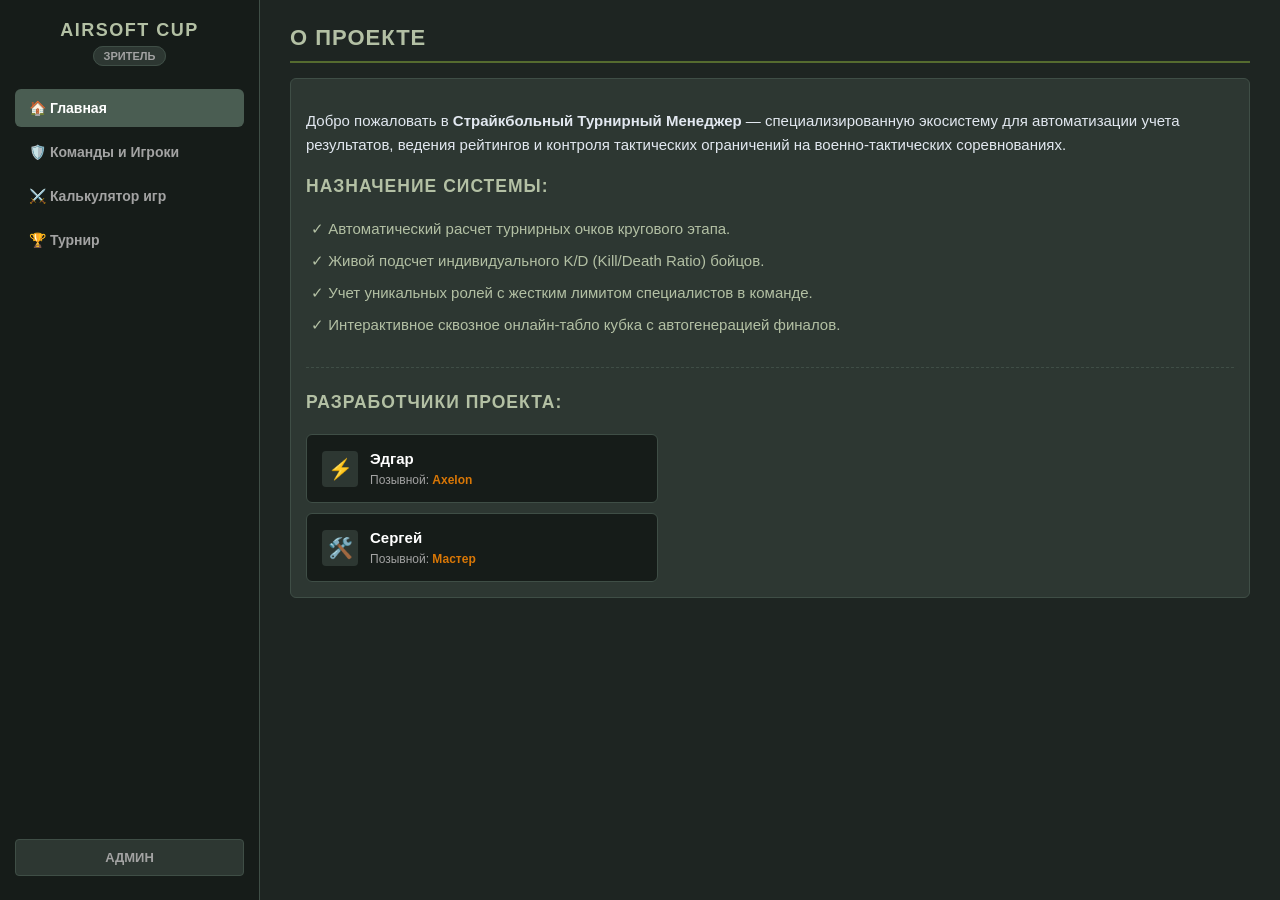
==== commit c79ca98e: "Add files via upload" ====
--- a/index.html
+++ b/index.html
@@ -11,7 +11,7 @@
     <!-- ГЛАВНЫЙ КОНТЕЙНЕР ПРИЛОЖЕНИЯ -->
     <div class="app-layout">
         
-        <!-- ЛЕВОЕ НАВИГАЦИОННОЕ МЕНЮ (СТИЛЬ ВК) -->
+        <!-- ЛЕВОЕ НАВИГАЦИОННОЕ МЕНЮ -->
         <div class="side-navigation">
             <div class="nav-header">
                 <h2>AIRSOFT CUP</h2>
@@ -24,7 +24,8 @@
                 <button class="menu-item active" onclick="switchTab('main-tab', this)">🏠 Главная</button>
                 <button class="menu-item" onclick="switchTab('rating-tab', this)">🛡️ Команды и Игроки</button>
                 <button class="menu-item" onclick="switchTab('matches-tab', this)">⚔️ Калькулятор игр</button>
-                <button class="menu-item bracket-link-btn" onclick="window.open('bracket.html', '_blank')">📊 Турнирная Сетка ↗</button>
+                <!-- ТУРНИР ВСТРОЕН В МЕНЮ КАК ВКЛАДКА -->
+                <button class="menu-item" onclick="switchTab('bracket-tab', this); loadTournamentData();">🏆 Турнир</button>
             </div>
 
             <div class="nav-footer">
@@ -68,6 +69,221 @@
                     </div>
                 </div>
             </div>
+            <!-- ВКЛАДКА 4: ТУРНИР (ВСТРОЕННЫЙ) -->
+            <div id="bracket-tab" class="tab-content">
+                <h1>Tactical Tournament Board</h1>
+                <p class="info-text">Сквозное онлайн-табло. Зрители видят только названия команд и итоговый счет матчей.</p>
+                
+                <div style="width:100%; display:flex; justify-content: space-between; margin-bottom:15px; gap: 10px;">
+                    <button onclick="loadTournamentData()" style="background:#4a5d52; color:white; border:none; padding:8px 15px; font-weight:bold; cursor:pointer; border-radius:4px; width: auto;">🔄 Обновить сетку</button>
+                    <button onclick="clearBracketTables()" class="clear-btn admin-only" style="margin: 0; width: auto; padding: 8px 15px;">❌ Очистить таблицы кубка</button>
+                </div>
+
+                <div class="bracket-row-layout">
+                    <!-- СТОЛБЕЦ 1: ТУР 1 -->
+                    <div class="stage-column">
+                        <div class="group-title">Группа A — Тур 1</div>
+                        <div class="matchup-card">
+                            <div class="team-row admin-controls">
+                                <select id="select-ga1-t1" onchange="saveSelectionToCloud('ga1', 1)"></select>
+                                <input type="number" id="score-ga1-t1" placeholder="0" onchange="saveSelectionToCloud('ga1', 1)">
+                            </div>
+                            <div class="team-row admin-controls">
+                                <select id="select-ga1-t2" onchange="saveSelectionToCloud('ga1', 2)"></select>
+                                <input type="number" id="score-ga1-t2" placeholder="0" onchange="saveSelectionToCloud('ga1', 2)">
+                            </div>
+                            <div class="team-row viewer-row">
+                                <span class="viewer-text" id="view-ga1-t1">Ожидание...</span>
+                                <span class="viewer-score-box" id="score-view-ga1-t1">-</span>
+                            </div>
+                            <div class="team-row viewer-row">
+                                <span class="viewer-text" id="view-ga1-t2">Ожидание...</span>
+                                <span class="viewer-score-box" id="score-view-ga1-t2">-</span>
+                            </div>
+                            <button class="action-btn admin-controls" id="btn-ga1" onclick="executeMatch('ga1')">Сыграть матч</button>
+                        </div>
+                        <div class="matchup-card">
+                            <div class="team-row admin-controls">
+                                <select id="select-ga2-t1" onchange="saveSelectionToCloud('ga2', 1)"></select>
+                                <input type="number" id="score-ga2-t1" placeholder="0" onchange="saveSelectionToCloud('ga2', 1)">
+                            </div>
+                            <div class="team-row admin-controls">
+                                <select id="select-ga2-t2" onchange="saveSelectionToCloud('ga2', 2)"></select>
+                                <input type="number" id="score-ga2-t2" placeholder="0" onchange="saveSelectionToCloud('ga2', 2)">
+                            </div>
+                            <div class="team-row viewer-row">
+                                <span class="viewer-text" id="view-ga2-t1">Ожидание...</span>
+                                <span class="viewer-score-box" id="score-view-ga2-t1">-</span>
+                            </div>
+                            <div class="team-row viewer-row">
+                                <span class="viewer-text" id="view-ga2-t2">Ожидание...</span>
+                                <span class="viewer-score-box" id="score-view-ga2-t2">-</span>
+                            </div>
+                            <button class="action-btn admin-controls" id="btn-ga2" onclick="executeMatch('ga2')">Сыграть матч</button>
+                        </div>
+                    </div>
+
+                    <!-- СТОЛБЕЦ 2: ТУР 2 -->
+                    <div class="stage-column">
+                        <div class="group-title">Группа A — Тур 2</div>
+                        <div class="matchup-card">
+                            <div class="team-row admin-controls">
+                                <select id="select-gb1-t1" onchange="saveSelectionToCloud('gb1', 1)"></select>
+                                <input type="number" id="score-gb1-t1" placeholder="0" onchange="saveSelectionToCloud('gb1', 1)">
+                            </div>
+                            <div class="team-row admin-controls">
+                                <select id="select-gb1-t2" onchange="saveSelectionToCloud('gb1', 2)"></select>
+                                <input type="number" id="score-gb1-t2" placeholder="0" onchange="saveSelectionToCloud('gb1', 2)">
+                            </div>
+                            <div class="team-row viewer-row">
+                                <span class="viewer-text" id="view-gb1-t1">Ожидание...</span>
+                                <span class="viewer-score-box" id="score-view-gb1-t1">-</span>
+                            </div>
+                            <div class="team-row viewer-row">
+                                <span class="viewer-text" id="view-gb1-t2">Ожидание...</span>
+                                <span class="viewer-score-box" id="score-view-gb1-t2">-</span>
+                            </div>
+                            <button class="action-btn admin-controls" id="btn-gb1" onclick="executeMatch('gb1')">Сыграть матч</button>
+                        </div>
+                        <div class="matchup-card">
+                            <div class="team-row admin-controls">
+                                <select id="select-gb2-t1" onchange="saveSelectionToCloud('gb2', 1)"></select>
+                                <input type="number" id="score-gb2-t1" placeholder="0" onchange="saveSelectionToCloud('gb2', 1)">
+                            </div>
+                            <div class="team-row admin-controls">
+                                <select id="select-gb2-t2" onchange="saveSelectionToCloud('gb2', 2)"></select>
+                                <input type="number" id="score-gb2-t2" placeholder="0" onchange="saveSelectionToCloud('gb2', 2)">
+                            </div>
+                            <div class="team-row viewer-row">
+                                <span class="viewer-text" id="view-gb2-t1">Ожидание...</span>
+                                <span class="viewer-score-box" id="score-view-gb2-t1">-</span>
+                            </div>
+                            <div class="team-row viewer-row">
+                                <span class="viewer-text" id="view-gb2-t2">Ожидание...</span>
+                                <span class="viewer-score-box" id="score-view-gb2-t2">-</span>
+                            </div>
+                            <button class="action-btn admin-controls" id="btn-gb2" onclick="executeMatch('gb2')">Сыграть матч</button>
+                        </div>
+                    </div>
+                    <!-- СТОЛБЕЦ 3: ТУР 3 -->
+                    <div class="stage-column">
+                        <div class="group-title">Группа A — Тур 3</div>
+                        <div class="matchup-card">
+                            <div class="team-row admin-controls">
+                                <select id="select-gc1-t1" onchange="saveSelectionToCloud('gc1', 1)"></select>
+                                <input type="number" id="score-gc1-t1" placeholder="0" onchange="saveSelectionToCloud('gc1', 1)">
+                            </div>
+                            <div class="team-row admin-controls">
+                                <select id="select-gc1-t2" onchange="saveSelectionToCloud('gc1', 2)"></select>
+                                <input type="number" id="score-gc1-t2" placeholder="0" onchange="saveSelectionToCloud('gc1', 2)">
+                            </div>
+                            <div class="team-row viewer-row">
+                                <span class="viewer-text" id="view-gc1-t1">Ожидание...</span>
+                                <span class="viewer-score-box" id="score-view-gc1-t1">-</span>
+                            </div>
+                            <div class="team-row viewer-row">
+                                <span class="viewer-text" id="view-gc1-t2">Ожидание...</span>
+                                <span class="viewer-score-box" id="score-view-gc1-t2">-</span>
+                            </div>
+                            <button class="action-btn admin-controls" id="btn-gc1" onclick="executeMatch('gc1')">Сыграть матч</button>
+                        </div>
+                        <div class="matchup-card">
+                            <div class="team-row admin-controls">
+                                <select id="select-gc2-t1" onchange="saveSelectionToCloud('gc2', 1)"></select>
+                                <input type="number" id="score-gc2-t1" placeholder="0" onchange="saveSelectionToCloud('gc2', 1)">
+                            </div>
+                            <div class="team-row admin-controls">
+                                <select id="select-gc2-t2" onchange="saveSelectionToCloud('gc2', 2)"></select>
+                                <input type="number" id="score-gc2-t2" placeholder="0" onchange="saveSelectionToCloud('gc2', 2)">
+                            </div>
+                            <div class="team-row viewer-row">
+                                <span class="viewer-text" id="view-gc2-t1">Ожидание...</span>
+                                <span class="viewer-score-box" id="score-view-gc2-t1">-</span>
+                            </div>
+                            <div class="team-row viewer-row">
+                                <span class="viewer-text" id="view-gc2-t2">Ожидание...</span>
+                                <span class="viewer-score-box" id="score-view-gc2-t2">-</span>
+                            </div>
+                            <button class="action-btn admin-controls" id="btn-gc2" onclick="executeMatch('gc2')">Сыграть матч</button>
+                        </div>
+                    </div>
+
+                    <!-- СТОЛБЕЦ 4: МАТЧ ЗА 3 МЕСТО -->
+                    <div class="stage-column">
+                        <div class="group-title" style="background: #3f4e46; color: #a3a3a3;">Игра за 3 место</div>
+                        <div class="matchup-card" style="border-color: #4a5d52;">
+                            <div class="team-row admin-controls">
+                                <select id="select-m3-t1" onchange="saveSelectionToCloud('m3', 1)"></select>
+                                <input type="number" id="score-m3-t1" placeholder="0" onchange="saveSelectionToCloud('m3', 1)">
+                            </div>
+                            <div class="team-row admin-controls">
+                                <select id="select-m3-t2" onchange="saveSelectionToCloud('m3', 2)"></select>
+                                <input type="number" id="score-m3-t2" placeholder="0" onchange="saveSelectionToCloud('m3', 2)">
+                            </div>
+                            <div class="team-row viewer-row">
+                                <span class="viewer-text" id="view-m3-t1">Ожидание...</span>
+                                <span class="viewer-score-box" id="score-view-m3-t1">-</span>
+                            </div>
+                            <div class="team-row viewer-row">
+                                <span class="viewer-text" id="view-m3-t2">Ожидание...</span>
+                                <span class="viewer-score-box" id="score-view-m3-t2">-</span>
+                            </div>
+                            <button class="action-btn admin-controls" id="btn-m3" onclick="executeMatch('m3')">Сыграть матч</button>
+                        </div>
+                    </div>
+
+                    <!-- СТОЛБЕЦ 5: ГРАНД-ФИНАЛ -->
+                    <div class="stage-column">
+                        <div class="group-title" style="background: #d97706; color: #1e2522;">Гранд-Финал</div>
+                        <div class="matchup-card" style="border-color: #d97706;">
+                            <div class="team-row admin-controls">
+                                <select id="select-gf-t1" onchange="saveSelectionToCloud('gf', 1)"></select>
+                                <input type="number" id="score-gf-t1" placeholder="0" onchange="saveSelectionToCloud('gf', 1)">
+                            </div>
+                            <div class="team-row admin-controls">
+                                <select id="select-gf-t2" onchange="saveSelectionToCloud('gf', 2)"></select>
+                                <input type="number" id="score-gf-t2" placeholder="0" onchange="saveSelectionToCloud('gf', 2)">
+                            </div>
+                            <div class="team-row viewer-row">
+                                <span class="viewer-text" id="view-gf-t1">Ожидание...</span>
+                                <span class="viewer-score-box" id="score-view-gf-t1">-</span>
+                            </div>
+                            <div class="team-row viewer-row">
+                                <span class="viewer-text" id="view-gf-t2">Ожидание...</span>
+                                <span class="viewer-score-box" id="score-view-gf-t2">-</span>
+                            </div>
+                            <button class="action-btn admin-controls" id="btn-gf" onclick="executeMatch('gf')">Сыграть матч</button>
+                        </div>
+                    </div>
+                </div> <!-- Закрываем .bracket-row-layout -->
+                <!-- НИЖНЯЯ ПАНЕЛЬ ИТОГОВ И ЖИВЫХ ОЧКОВ КУБКА -->
+                <div class="bottom-results-layout">
+                    <div class="bottom-section">
+                        <h3 style="color: #b3c0a4; font-size: 14px;">📊 Живые очки в группе кубка</h3>
+                        <ul id="cupGroupLeaderboard" class="cup-table-list">
+                            <li style="background:transparent; text-align:center; color:#a3a3a3; padding:10px;">Сыграйте матчи для расчета очков</li>
+                        </ul>
+                    </div>
+
+                    <div class="bottom-section" style="border-color: #d97706;">
+                        <h3 style="color: #b3c0a4; font-size: 14px;">🏆 Пьедестал почета</h3>
+                        <div class="podium-box-row">
+                            <div class="place-box place-1">
+                                <div class="place-lbl">1 Место</div>
+                                <div class="place-team" id="podium-1">🥇 Ожидание...</div>
+                            </div>
+                            <div class="place-box place-2">
+                                <div class="place-lbl">2 Место</div>
+                                <div class="place-team" id="podium-2">🥈 Ожидание...</div>
+                            </div>
+                            <div class="place-box place-3">
+                                <div class="place-lbl">3 Место</div>
+                                <div class="place-team" id="podium-3">🥉 Ожидание...</div>
+                            </div>
+                        </div>
+                    </div>
+                </div>
+            </div> <!-- Закрываем #bracket-tab -->
             <!-- ВКЛАДКА 2: РЕЙТИНГ И УПРАВЛЕНИЕ -->
             <div id="rating-tab" class="tab-content">
                 <h1>Управление турниром</h1>
@@ -101,7 +317,6 @@
                     </div>
                 </div>
             </div>
-
             <!-- ВКЛАДКА 3: РЕЗУЛЬТАТЫ И КАЛЬКУЛЯТОР -->
             <div id="matches-tab" class="tab-content">
                 <h1 id="matchSectionTitle">Результаты матчей</h1>
--- a/style.css
+++ b/style.css
@@ -431,3 +431,156 @@
     #playersList li > div:last-child { width: 100%; justify-content: space-between; display: flex; gap: 5px; }
     #playersList li select { flex: 1; }
 }
+/* ГОРИЗОНТАЛЬНАЯ СЕТКА ЭТАПОВ КУБКА */
+.bracket-row-layout {
+    display: flex;
+    width: 100%;
+    gap: 20px;
+    align-items: flex-start;
+    overflow-x: auto;
+    padding-bottom: 15px;
+    margin-top: 15px;
+}
+
+.stage-column {
+    flex: 1;
+    min-width: 240px;
+    display: flex;
+    flex-direction: column;
+    gap: 15px;
+}
+
+.group-title {
+    font-weight: bold;
+    text-transform: uppercase;
+    color: #b3c0a4;
+    margin-bottom: 5px;
+    border-bottom: 1px solid #3f4e46;
+    padding: 6px;
+    font-size: 13px;
+    text-align: center;
+    background: #1a221e;
+    border-radius: 4px;
+}
+
+.matchup-card {
+    background: #2d3732;
+    border: 1px solid #4a5d52;
+    border-radius: 6px;
+    padding: 10px;
+    display: flex;
+    flex-direction: column;
+    gap: 8px;
+}
+
+.team-row {
+    display: flex;
+    align-items: center;
+    justify-content: space-between;
+    gap: 10px;
+    min-height: 32px;
+}
+
+/* УПРАВЛЕНИЕ ВИДИМОСТЬЮ В КАРТОЧКАХ СЕТКИ */
+.matchup-card .admin-controls { display: none !important; }
+body.is-admin .matchup-card .admin-controls { display: block !important; }
+body.is-admin .matchup-card .admin-controls.team-row { display: flex !important; }
+body.is-admin .matchup-card .viewer-row { display: none !important; }
+
+/* СТИЛИ ЭЛЕМЕНТОВ СЕТКИ */
+.matchup-card select { flex: 1; font-weight: bold; font-size: 13px; padding: 6px; margin: 0; }
+.matchup-card input[type="number"] { width: 48px; text-align: center; font-weight: bold; border-color: #d97706; padding: 6px; margin: 0; }
+
+.viewer-text, .viewer-score-box { font-weight: bold; font-size: 14px; color: #e2e8f0; }
+.viewer-score-box { 
+    background: #1a221e; 
+    padding: 2px 8px; 
+    border-radius: 4px; 
+    color: #eccc68; 
+    font-family: monospace; 
+    min-width: 15px; 
+    text-align: center; 
+}
+
+/* КНОПКА СЫГРАТЬ МАТЧ В СЕТКЕ */
+button.action-btn {
+    background: #d97706;
+    color: #1e2522;
+    font-weight: bold;
+    cursor: pointer;
+    text-transform: uppercase;
+    font-size: 10px;
+    width: 100%;
+    border: none;
+    padding: 8px;
+    margin-top: 2px;
+}
+button.action-btn:hover { background: #f59e0b; }
+button.action-btn:disabled { background: #4a5d52; color: #a3a3a3; cursor: default; }
+/* НИЖНИЙ БЛОК РЕЗУЛЬТАТОВ КУБКА */
+.bottom-results-layout {
+    display: flex;
+    width: 100%;
+    gap: 30px;
+    margin-top: 25px;
+    border-top: 2px dashed #3f4e46;
+    padding-top: 25px;
+}
+
+.bottom-results-layout .bottom-section {
+    flex: 1;
+    background: #161c19;
+    border: 1px solid #3f4e46;
+    border-radius: 8px;
+    padding: 20px;
+    box-sizing: border-box;
+}
+
+.podium-box-row { 
+    display: flex; 
+    gap: 15px; 
+    margin-top: 15px; 
+}
+
+.place-box { 
+    flex: 1; 
+    display: flex; 
+    flex-direction: column; 
+    background: #2d3732; 
+    padding: 12px; 
+    border-radius: 6px; 
+    border: 1px solid #3f4e46; 
+}
+
+.place-1 { border-color: #d97706; }
+.place-1 .place-team { font-size: 20px; font-weight: bold; color: #fff; }
+.place-2 .place-team { font-size: 16px; font-weight: bold; color: #e2e8f0; }
+.place-3 .place-team { font-size: 13px; font-weight: bold; color: #a3a3a3; }
+.cup-icon { margin-right: 6px; }
+.place-lbl { font-size: 11px; text-transform: uppercase; color: #b3c0a4; margin-bottom: 4px; font-weight: bold; }
+
+/* ТАБЛИЦА ОЧКОВ КУБКА */
+.cup-table-list li {
+    display: flex;
+    justify-content: space-between;
+    padding: 8px 12px;
+    background: #2d3732;
+    margin-bottom: 6px;
+    border-radius: 4px;
+    border-left: 3px solid #d97706;
+    font-weight: bold;
+    font-size: 14px;
+}
+.cup-table-list li span { color: #eccc68; }
+
+/* АДАПТИВНОСТЬ НИЖНЕЙ СЕКЦИИ ТУРНИРА */
+@media screen and (max-width: 768px) {
+    .bottom-results-layout {
+        flex-direction: column;
+        gap: 15px;
+    }
+    .podium-box-row {
+        flex-direction: column;
+        gap: 10px;
+    }
+}
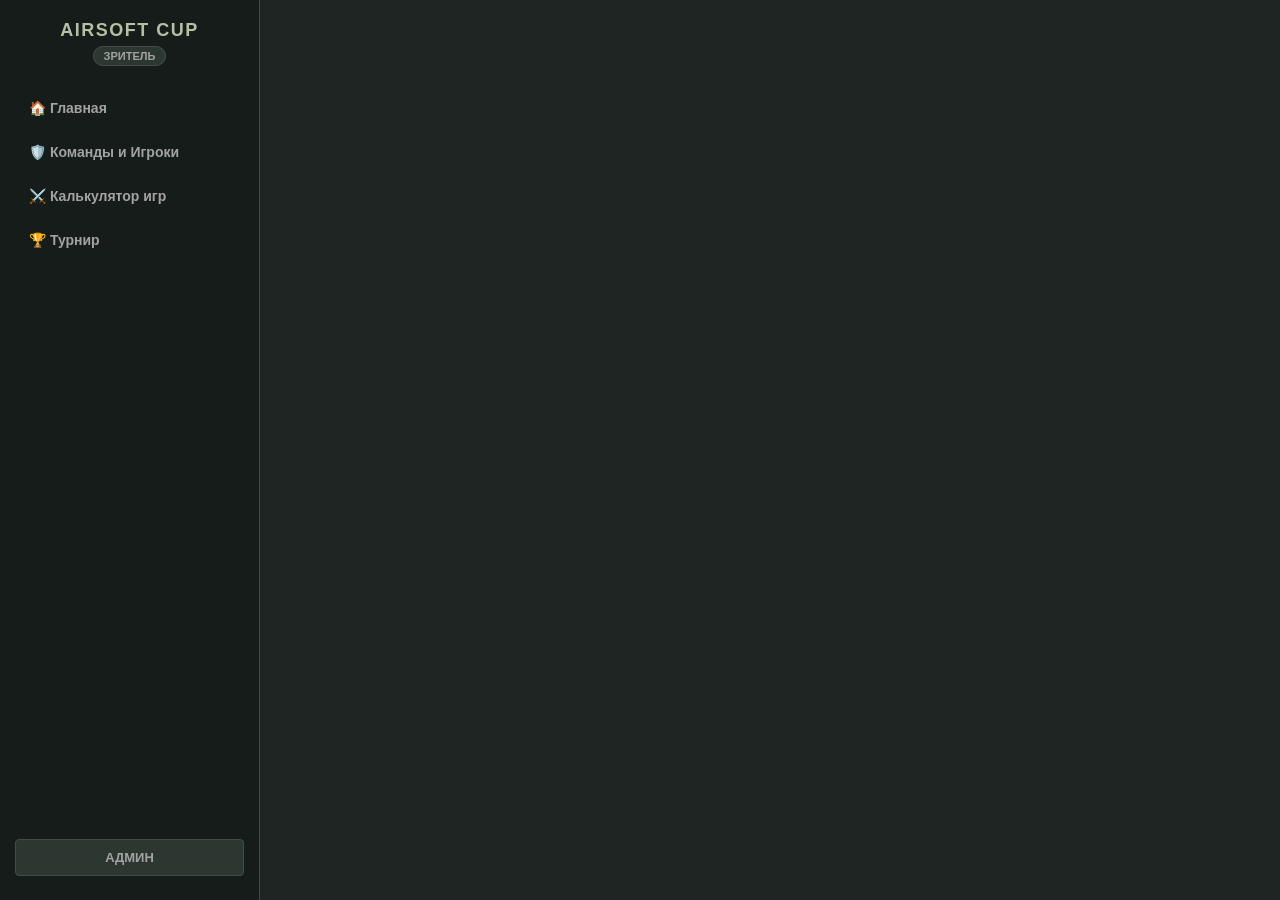
==== commit 6c07122b: "Add files via upload" ====
--- a/index.html
+++ b/index.html
@@ -37,7 +37,7 @@
         <div class="main-content-area">
             
             <!-- ВКЛАДКА 1: ГЛАВНАЯ СТРАНИЦА -->
-            <div id="main-tab" class="tab-content active">
+            <div id="main-tab" class="tab-content">
                 <h1>О проекте</h1>
                 <div class="full-section text-content-card">
                     <p>Добро пожаловать в <strong>Страйкбольный Турнирный Менеджер</strong> — специализированную экосистему для автоматизации учета результатов, ведения рейтингов и контроля тактических ограничений на военно-тактических соревнованиях.</p>
@@ -69,204 +69,166 @@
                     </div>
                 </div>
             </div>
-            <!-- ВКЛАДКА 4: ТУРНИР (ВСТРОЕННЫЙ) -->
+                        <!-- ВКЛАДКА 4: ТУРНИР (КРУГОВОЙ ОТБОР НА 4 КОМАНДЫ + ПЛЕЙ-ОФФ) -->
             <div id="bracket-tab" class="tab-content">
                 <h1>Tactical Tournament Board</h1>
-                <p class="info-text">Сквозное онлайн-табло. Зрители видят только названия команд и итоговый счет матчей.</p>
+                <p class="info-text">Выберите 4 команды справа. Сетка отборочного тура сформируется автоматически.</p>
                 
                 <div style="width:100%; display:flex; justify-content: space-between; margin-bottom:15px; gap: 10px;">
                     <button onclick="loadTournamentData()" style="background:#4a5d52; color:white; border:none; padding:8px 15px; font-weight:bold; cursor:pointer; border-radius:4px; width: auto;">🔄 Обновить сетку</button>
-                    <button onclick="clearBracketTables()" class="clear-btn admin-only" style="margin: 0; width: auto; padding: 8px 15px;">❌ Очистить таблицы кубка</button>
-                </div>
-
-                <div class="bracket-row-layout">
-                    <!-- СТОЛБЕЦ 1: ТУР 1 -->
-                    <div class="stage-column">
-                        <div class="group-title">Группа A — Тур 1</div>
-                        <div class="matchup-card">
-                            <div class="team-row admin-controls">
-                                <select id="select-ga1-t1" onchange="saveSelectionToCloud('ga1', 1)"></select>
-                                <input type="number" id="score-ga1-t1" placeholder="0" onchange="saveSelectionToCloud('ga1', 1)">
-                            </div>
-                            <div class="team-row admin-controls">
-                                <select id="select-ga1-t2" onchange="saveSelectionToCloud('ga1', 2)"></select>
-                                <input type="number" id="score-ga1-t2" placeholder="0" onchange="saveSelectionToCloud('ga1', 2)">
-                            </div>
-                            <div class="team-row viewer-row">
-                                <span class="viewer-text" id="view-ga1-t1">Ожидание...</span>
-                                <span class="viewer-score-box" id="score-view-ga1-t1">-</span>
-                            </div>
-                            <div class="team-row viewer-row">
-                                <span class="viewer-text" id="view-ga1-t2">Ожидание...</span>
-                                <span class="viewer-score-box" id="score-view-ga1-t2">-</span>
-                            </div>
-                            <button class="action-btn admin-controls" id="btn-ga1" onclick="executeMatch('ga1')">Сыграть матч</button>
-                        </div>
-                        <div class="matchup-card">
-                            <div class="team-row admin-controls">
-                                <select id="select-ga2-t1" onchange="saveSelectionToCloud('ga2', 1)"></select>
-                                <input type="number" id="score-ga2-t1" placeholder="0" onchange="saveSelectionToCloud('ga2', 1)">
-                            </div>
-                            <div class="team-row admin-controls">
-                                <select id="select-ga2-t2" onchange="saveSelectionToCloud('ga2', 2)"></select>
-                                <input type="number" id="score-ga2-t2" placeholder="0" onchange="saveSelectionToCloud('ga2', 2)">
-                            </div>
-                            <div class="team-row viewer-row">
-                                <span class="viewer-text" id="view-ga2-t1">Ожидание...</span>
-                                <span class="viewer-score-box" id="score-view-ga2-t1">-</span>
-                            </div>
-                            <div class="team-row viewer-row">
-                                <span class="viewer-text" id="view-ga2-t2">Ожидание...</span>
-                                <span class="viewer-score-box" id="score-view-ga2-t2">-</span>
-                            </div>
-                            <button class="action-btn admin-controls" id="btn-ga2" onclick="executeMatch('ga2')">Сыграть матч</button>
-                        </div>
-                    </div>
-
-                    <!-- СТОЛБЕЦ 2: ТУР 2 -->
-                    <div class="stage-column">
-                        <div class="group-title">Группа A — Тур 2</div>
-                        <div class="matchup-card">
-                            <div class="team-row admin-controls">
-                                <select id="select-gb1-t1" onchange="saveSelectionToCloud('gb1', 1)"></select>
-                                <input type="number" id="score-gb1-t1" placeholder="0" onchange="saveSelectionToCloud('gb1', 1)">
-                            </div>
-                            <div class="team-row admin-controls">
-                                <select id="select-gb1-t2" onchange="saveSelectionToCloud('gb1', 2)"></select>
-                                <input type="number" id="score-gb1-t2" placeholder="0" onchange="saveSelectionToCloud('gb1', 2)">
-                            </div>
-                            <div class="team-row viewer-row">
-                                <span class="viewer-text" id="view-gb1-t1">Ожидание...</span>
-                                <span class="viewer-score-box" id="score-view-gb1-t1">-</span>
-                            </div>
-                            <div class="team-row viewer-row">
-                                <span class="viewer-text" id="view-gb1-t2">Ожидание...</span>
-                                <span class="viewer-score-box" id="score-view-gb1-t2">-</span>
-                            </div>
-                            <button class="action-btn admin-controls" id="btn-gb1" onclick="executeMatch('gb1')">Сыграть матч</button>
-                        </div>
-                        <div class="matchup-card">
-                            <div class="team-row admin-controls">
-                                <select id="select-gb2-t1" onchange="saveSelectionToCloud('gb2', 1)"></select>
-                                <input type="number" id="score-gb2-t1" placeholder="0" onchange="saveSelectionToCloud('gb2', 1)">
-                            </div>
-                            <div class="team-row admin-controls">
-                                <select id="select-gb2-t2" onchange="saveSelectionToCloud('gb2', 2)"></select>
-                                <input type="number" id="score-gb2-t2" placeholder="0" onchange="saveSelectionToCloud('gb2', 2)">
-                            </div>
-                            <div class="team-row viewer-row">
-                                <span class="viewer-text" id="view-gb2-t1">Ожидание...</span>
-                                <span class="viewer-score-box" id="score-view-gb2-t1">-</span>
-                            </div>
-                            <div class="team-row viewer-row">
-                                <span class="viewer-text" id="view-gb2-t2">Ожидание...</span>
-                                <span class="viewer-score-box" id="score-view-gb2-t2">-</span>
-                            </div>
-                            <button class="action-btn admin-controls" id="btn-gb2" onclick="executeMatch('gb2')">Сыграть матч</button>
-                        </div>
-                    </div>
-                    <!-- СТОЛБЕЦ 3: ТУР 3 -->
-                    <div class="stage-column">
-                        <div class="group-title">Группа A — Тур 3</div>
-                        <div class="matchup-card">
-                            <div class="team-row admin-controls">
-                                <select id="select-gc1-t1" onchange="saveSelectionToCloud('gc1', 1)"></select>
-                                <input type="number" id="score-gc1-t1" placeholder="0" onchange="saveSelectionToCloud('gc1', 1)">
-                            </div>
-                            <div class="team-row admin-controls">
-                                <select id="select-gc1-t2" onchange="saveSelectionToCloud('gc1', 2)"></select>
-                                <input type="number" id="score-gc1-t2" placeholder="0" onchange="saveSelectionToCloud('gc1', 2)">
-                            </div>
-                            <div class="team-row viewer-row">
-                                <span class="viewer-text" id="view-gc1-t1">Ожидание...</span>
-                                <span class="viewer-score-box" id="score-view-gc1-t1">-</span>
-                            </div>
-                            <div class="team-row viewer-row">
-                                <span class="viewer-text" id="view-gc1-t2">Ожидание...</span>
-                                <span class="viewer-score-box" id="score-view-gc1-t2">-</span>
-                            </div>
-                            <button class="action-btn admin-controls" id="btn-gc1" onclick="executeMatch('gc1')">Сыграть матч</button>
-                        </div>
-                        <div class="matchup-card">
-                            <div class="team-row admin-controls">
-                                <select id="select-gc2-t1" onchange="saveSelectionToCloud('gc2', 1)"></select>
-                                <input type="number" id="score-gc2-t1" placeholder="0" onchange="saveSelectionToCloud('gc2', 1)">
-                            </div>
-                            <div class="team-row admin-controls">
-                                <select id="select-gc2-t2" onchange="saveSelectionToCloud('gc2', 2)"></select>
-                                <input type="number" id="score-gc2-t2" placeholder="0" onchange="saveSelectionToCloud('gc2', 2)">
-                            </div>
-                            <div class="team-row viewer-row">
-                                <span class="viewer-text" id="view-gc2-t1">Ожидание...</span>
-                                <span class="viewer-score-box" id="score-view-gc2-t1">-</span>
-                            </div>
-                            <div class="team-row viewer-row">
-                                <span class="viewer-text" id="view-gc2-t2">Ожидание...</span>
-                                <span class="viewer-score-box" id="score-view-gc2-t2">-</span>
-                            </div>
-                            <button class="action-btn admin-controls" id="btn-gc2" onclick="executeMatch('gc2')">Сыграть матч</button>
-                        </div>
-                    </div>
-
-                    <!-- СТОЛБЕЦ 4: МАТЧ ЗА 3 МЕСТО -->
-                    <div class="stage-column">
-                        <div class="group-title" style="background: #3f4e46; color: #a3a3a3;">Игра за 3 место</div>
-                        <div class="matchup-card" style="border-color: #4a5d52;">
-                            <div class="team-row admin-controls">
-                                <select id="select-m3-t1" onchange="saveSelectionToCloud('m3', 1)"></select>
-                                <input type="number" id="score-m3-t1" placeholder="0" onchange="saveSelectionToCloud('m3', 1)">
-                            </div>
-                            <div class="team-row admin-controls">
-                                <select id="select-m3-t2" onchange="saveSelectionToCloud('m3', 2)"></select>
-                                <input type="number" id="score-m3-t2" placeholder="0" onchange="saveSelectionToCloud('m3', 2)">
-                            </div>
-                            <div class="team-row viewer-row">
-                                <span class="viewer-text" id="view-m3-t1">Ожидание...</span>
-                                <span class="viewer-score-box" id="score-view-m3-t1">-</span>
-                            </div>
-                            <div class="team-row viewer-row">
-                                <span class="viewer-text" id="view-m3-t2">Ожидание...</span>
-                                <span class="viewer-score-box" id="score-view-m3-t2">-</span>
-                            </div>
-                            <button class="action-btn admin-controls" id="btn-m3" onclick="executeMatch('m3')">Сыграть матч</button>
-                        </div>
-                    </div>
-
-                    <!-- СТОЛБЕЦ 5: ГРАНД-ФИНАЛ -->
-                    <div class="stage-column">
-                        <div class="group-title" style="background: #d97706; color: #1e2522;">Гранд-Финал</div>
-                        <div class="matchup-card" style="border-color: #d97706;">
-                            <div class="team-row admin-controls">
-                                <select id="select-gf-t1" onchange="saveSelectionToCloud('gf', 1)"></select>
-                                <input type="number" id="score-gf-t1" placeholder="0" onchange="saveSelectionToCloud('gf', 1)">
-                            </div>
-                            <div class="team-row admin-controls">
-                                <select id="select-gf-t2" onchange="saveSelectionToCloud('gf', 2)"></select>
-                                <input type="number" id="score-gf-t2" placeholder="0" onchange="saveSelectionToCloud('gf', 2)">
-                            </div>
-                            <div class="team-row viewer-row">
-                                <span class="viewer-text" id="view-gf-t1">Ожидание...</span>
-                                <span class="viewer-score-box" id="score-view-gf-t1">-</span>
-                            </div>
-                            <div class="team-row viewer-row">
-                                <span class="viewer-text" id="view-gf-t2">Ожидание...</span>
-                                <span class="viewer-score-box" id="score-view-gf-t2">-</span>
-                            </div>
-                            <button class="action-btn admin-controls" id="btn-gf" onclick="executeMatch('gf')">Сыграть матч</button>
-                        </div>
-                    </div>
-                </div> <!-- Закрываем .bracket-row-layout -->
+                    <button onclick="clearBracketTables()" class="clear-btn admin-only" style="margin: 0; width: auto; padding: 8px 15px;">❌ Очистить весь турнир</button>
+                </div>
+
+                <!-- ДВУХКОЛОНОЧНЫЙ МАКЕТ: СЕТКА СЛЕВА, УПРАВЛЕНИЕ КОМАНДАМИ СПРАВА -->
+                <div class="tournament-layout-wrapper">
+                    
+                    <!-- ЛЕВАЯ КОЛОНКА: СЕТКА МАТЧЕЙ -->
+                    <div class="bracket-row-layout">
+                        
+                        <!-- ОТБОР: ТУР 1 -->
+                        <div class="stage-column">
+                            <div class="group-title">Отборочный тур — Тур 1</div>
+                            <!-- Игра 1: A vs B -->
+                            <div class="matchup-card">
+                                <div class="team-row admin-controls"><span class="slot-lbl">A:</span><input type="text" id="select-ga1-t1" readonly><input type="number" id="score-ga1-t1" placeholder="0" onchange="saveSelectionToCloud('ga1', 1)"></div>
+                                <div class="team-row admin-controls"><span class="slot-lbl">B:</span><input type="text" id="select-ga1-t2" readonly><input type="number" id="score-ga1-t2" placeholder="0" onchange="saveSelectionToCloud('ga1', 2)"></div>
+                                <div class="team-row viewer-row"><span class="viewer-text" id="view-ga1-t1">Команда A</span><span class="viewer-score-box" id="score-view-ga1-t1">-</span></div>
+                                <div class="team-row viewer-row"><span class="viewer-text" id="view-ga1-t2">Команда B</span><span class="viewer-score-box" id="score-view-ga1-t2">-</span></div>
+                                <button class="action-btn admin-controls" id="btn-ga1" onclick="executeCupMatch('ga1')">Записать матч</button>
+                            </div>
+                            <!-- Игра 2: C vs D -->
+                            <div class="matchup-card">
+                                <div class="team-row admin-controls"><span class="slot-lbl">C:</span><input type="text" id="select-ga2-t1" readonly><input type="number" id="score-ga2-t1" placeholder="0" onchange="saveSelectionToCloud('ga2', 1)"></div>
+                                <div class="team-row admin-controls"><span class="slot-lbl">D:</span><input type="text" id="select-ga2-t2" readonly><input type="number" id="score-ga2-t2" placeholder="0" onchange="saveSelectionToCloud('ga2', 2)"></div>
+                                <div class="team-row viewer-row"><span class="viewer-text" id="view-ga2-t1">Команда C</span><span class="viewer-score-box" id="score-view-ga2-t1">-</span></div>
+                                <div class="team-row viewer-row"><span class="viewer-text" id="view-ga2-t2">Команда D</span><span class="viewer-score-box" id="score-view-ga2-t2">-</span></div>
+                                <button class="action-btn admin-controls" id="btn-ga2" onclick="executeCupMatch('ga2')">Записать матч</button>
+                            </div>
+                        </div>
+
+                        <!-- ОТБОР: ТУР 2 -->
+                        <div class="stage-column">
+                            <div class="group-title">Отборочный тур — Тур 2</div>
+                            <!-- Игра 3: A vs C -->
+                            <div class="matchup-card">
+                                <div class="team-row admin-controls"><span class="slot-lbl">A:</span><input type="text" id="select-gb1-t1" readonly><input type="number" id="score-gb1-t1" placeholder="0" onchange="saveSelectionToCloud('gb1', 1)"></div>
+                                <div class="team-row admin-controls"><span class="slot-lbl">C:</span><input type="text" id="select-gb1-t2" readonly><input type="number" id="score-gb1-t2" placeholder="0" onchange="saveSelectionToCloud('gb1', 2)"></div>
+                                <div class="team-row viewer-row"><span class="viewer-text" id="view-gb1-t1">Команда A</span><span class="viewer-score-box" id="score-view-gb1-t1">-</span></div>
+                                <div class="team-row viewer-row"><span class="viewer-text" id="view-gb1-t2">Команда C</span><span class="viewer-score-box" id="score-view-gb1-t2">-</span></div>
+                                <button class="action-btn admin-controls" id="btn-gb1" onclick="executeCupMatch('gb1')">Записать матч</button>
+                            </div>
+                            <!-- Игра 4: B vs D -->
+                            <div class="matchup-card">
+                                <div class="team-row admin-controls"><span class="slot-lbl">B:</span><input type="text" id="select-gb2-t1" readonly><input type="number" id="score-gb2-t1" placeholder="0" onchange="saveSelectionToCloud('gb2', 1)"></div>
+                                <div class="team-row admin-controls"><span class="slot-lbl">D:</span><input type="text" id="select-gb2-t2" readonly><input type="number" id="score-gb2-t2" placeholder="0" onchange="saveSelectionToCloud('gb2', 2)"></div>
+                                <div class="team-row viewer-row"><span class="viewer-text" id="view-gb2-t1">Команда B</span><span class="viewer-score-box" id="score-view-gb2-t1">-</span></div>
+                                <div class="team-row viewer-row"><span class="viewer-text" id="view-gb2-t2">Команда D</span><span class="viewer-score-box" id="score-view-gb2-t2">-</span></div>
+                                <button class="action-btn admin-controls" id="btn-gb2" onclick="executeCupMatch('gb2')">Записать матч</button>
+                            </div>
+                        </div>
+
+                        <!-- ОТБОР: ТУР 3 -->
+                        <div class="stage-column">
+                            <div class="group-title">Отборочный тур — Тур 3</div>
+                            <!-- Игра 5: A vs D -->
+                            <div class="matchup-card">
+                                <div class="team-row admin-controls"><span class="slot-lbl">A:</span><input type="text" id="select-gc1-t1" readonly><input type="number" id="score-gc1-t1" placeholder="0" onchange="saveSelectionToCloud('gc1', 1)"></div>
+                                <div class="team-row admin-controls"><span class="slot-lbl">D:</span><input type="text" id="select-gc1-t2" readonly><input type="number" id="score-gc1-t2" placeholder="0" onchange="saveSelectionToCloud('gc1', 2)"></div>
+                                <div class="team-row viewer-row"><span class="viewer-text" id="view-gc1-t1">Команда A</span><span class="viewer-score-box" id="score-view-gc1-t1">-</span></div>
+                                <div class="team-row viewer-row"><span class="viewer-text" id="view-gc1-t2">Команда D</span><span class="viewer-score-box" id="score-view-gc1-t2">-</span></div>
+                                <button class="action-btn admin-controls" id="btn-gc1" onclick="executeCupMatch('gc1')">Записать матч</button>
+                            </div>
+                            <!-- Игра 6: B vs C -->
+                            <div class="matchup-card">
+                                <div class="team-row admin-controls"><span class="slot-lbl">B:</span><input type="text" id="select-gc2-t1" readonly><input type="number" id="score-gc2-t1" placeholder="0" onchange="saveSelectionToCloud('gc2', 1)"></div>
+                                <div class="team-row admin-controls"><span class="slot-lbl">C:</span><input type="text" id="select-gc2-t2" readonly><input type="number" id="score-gc2-t2" placeholder="0" onchange="saveSelectionToCloud('gc2', 2)"></div>
+                                <div class="team-row viewer-row"><span class="viewer-text" id="view-gc2-t1">Команда B</span><span class="viewer-score-box" id="score-view-gc2-t1">-</span></div>
+                                <div class="team-row viewer-row"><span class="viewer-text" id="view-gc2-t2">Команда C</span><span class="viewer-score-box" id="score-view-gc2-t2">-</span></div>
+                                <button class="action-btn admin-controls" id="btn-gc2" onclick="executeCupMatch('gc2')">Записать матч</button>
+                            </div>
+                        </div>
+                        <!-- ПОЛУФИНАЛЫ -->
+                        <div class="stage-column">
+                            <div class="group-title" style="background: #3f4e46;">Полуфиналы</div>
+                            <!-- Полуфинал 1: 1 место против 2 места -->
+                            <div class="matchup-card" style="border-color: #556b2f;">
+                                <div class="sf-tag">ПФ 1 (1 место vs 2 место)</div>
+                                <div class="team-row admin-controls"><span class="slot-lbl">#1:</span><input type="text" id="select-sf1-t1" readonly><input type="number" id="score-sf1-t1" placeholder="0" onchange="saveSelectionToCloud('sf1', 1)"></div>
+                                <div class="team-row admin-controls"><span class="slot-lbl">#2:</span><input type="text" id="select-sf1-t2" readonly><input type="number" id="score-sf1-t2" placeholder="0" onchange="saveSelectionToCloud('sf1', 2)"></div>
+                                <div class="team-row viewer-row"><span class="viewer-text" id="view-sf1-t1">1-е место отбора</span><span class="viewer-score-box" id="score-view-sf1-t1">-</span></div>
+                                <div class="team-row viewer-row"><span class="viewer-text" id="view-sf1-t2">2-е место отбора</span><span class="viewer-score-box" id="score-view-sf1-t2">-</span></div>
+                                <button class="action-btn admin-controls" id="btn-sf1" onclick="executeCupMatch('sf1')">Записать матч</button>
+                            </div>
+                            <!-- Полуфинал 2: 3 место против 4 места -->
+                            <div class="matchup-card" style="border-color: #556b2f;">
+                                <div class="sf-tag">ПФ 2 (3 место vs 4 место)</div>
+                                <div class="team-row admin-controls"><span class="slot-lbl">#3:</span><input type="text" id="select-sf2-t1" readonly><input type="number" id="score-sf2-t1" placeholder="0" onchange="saveSelectionToCloud('sf2', 1)"></div>
+                                <div class="team-row admin-controls"><span class="slot-lbl">#4:</span><input type="text" id="select-sf2-t2" readonly><input type="number" id="score-sf2-t2" placeholder="0" onchange="saveSelectionToCloud('sf2', 2)"></div>
+                                <div class="team-row viewer-row"><span class="viewer-text" id="view-sf2-t1">3-е место отбора</span><span class="viewer-score-box" id="score-view-sf2-t1">-</span></div>
+                                <div class="team-row viewer-row"><span class="viewer-text" id="view-sf2-t2">4-е место отбора</span><span class="viewer-score-box" id="score-view-sf2-t2">-</span></div>
+                                <button class="action-btn admin-controls" id="btn-sf2" onclick="executeCupMatch('sf2')">Записать матч</button>
+                            </div>
+                        </div>
+
+                        <!-- ФИНАЛЫ -->
+                        <div class="stage-column">
+                            <div class="group-title" style="background: #343a40;">Финальные матчи</div>
+                            <!-- Игра за 3 место: проигравшие в ПФ1 и ПФ2 -->
+                            <div class="matchup-card" style="border-color: #4a5d52;">
+                                <div class="sf-tag" style="color: #a3a3a3;">Матч за Бронзу (3-е место)</div>
+                                <div class="team-row admin-controls"><span class="slot-lbl">Пр1:</span><input type="text" id="select-m3-t1" readonly><input type="number" id="score-m3-t1" placeholder="0" onchange="saveSelectionToCloud('m3', 1)"></div>
+                                <div class="team-row admin-controls"><span class="slot-lbl">Пр2:</span><input type="text" id="select-m3-t2" readonly><input type="number" id="score-m3-t2" placeholder="0" onchange="saveSelectionToCloud('m3', 2)"></div>
+                                <div class="team-row viewer-row"><span class="viewer-text" id="view-m3-t1">Проигравший ПФ 1</span><span class="viewer-score-box" id="score-view-m3-t1">-</span></div>
+                                <div class="team-row viewer-row"><span class="viewer-text" id="view-m3-t2">Проигравший ПФ 2</span><span class="viewer-score-box" id="score-view-m3-t2">-</span></div>
+                                <button class="action-btn admin-controls" id="btn-m3" onclick="executeCupMatch('m3')">Записать матч</button>
+                            </div>
+                            <!-- Гранд-Финал: победители ПФ1 и ПФ2 -->
+                            <div class="matchup-card" style="border-color: #d97706;">
+                                <div class="sf-tag" style="color: #eccc68;">Гранд-Финал (1-е место)</div>
+                                <div class="team-row admin-controls"><span class="slot-lbl">Поб1:</span><input type="text" id="select-gf-t1" readonly><input type="number" id="score-gf-t1" placeholder="0" onchange="saveSelectionToCloud('gf', 1)"></div>
+                                <div class="team-row admin-controls"><span class="slot-lbl">Поб2:</span><input type="text" id="select-gf-t2" readonly><input type="number" id="score-gf-t2" placeholder="0" onchange="saveSelectionToCloud('gf', 2)"></div>
+                                <div class="team-row viewer-row"><span class="viewer-text" id="view-gf-t1">Победитель ПФ 1</span><span class="viewer-score-box" id="score-view-gf-t1">-</span></div>
+                                <div class="team-row viewer-row"><span class="viewer-text" id="view-gf-t2">Победитель ПФ 2</span><span class="viewer-score-box" id="score-view-gf-t2">-</span></div>
+                                <button class="action-btn admin-controls" id="btn-gf" onclick="executeCupMatch('gf')">Записать матч</button>
+                            </div>
+                        </div>
+                    </div> <!-- Конец .bracket-row-layout -->
+
+                    <!-- ПРАВАЯ КОЛОНКА: СЛОТЫ РАСПРЕДЕЛЕНИЯ КОМАНД A, B, C, D -->
+                    <div class="tournament-sidebar-panel admin-only">
+                        <div class="sidebar-header">⚙️ Назначение слотов</div>
+                        <p class="sidebar-info-text">Выберите четыре команды для автоматического построения сетки:</p>
+                        
+                        <div class="slot-input-group">
+                            <label>Команда A</label>
+                            <select id="slot-team-A" onchange="saveSlotsToCloud()"></select>
+                        </div>
+                        <div class="slot-input-group">
+                            <label>Команда B</label>
+                            <select id="slot-team-B" onchange="saveSlotsToCloud()"></select>
+                        </div>
+                        <div class="slot-input-group">
+                            <label>Команда C</label>
+                            <select id="slot-team-C" onchange="saveSlotsToCloud()"></select>
+                        </div>
+                        <div class="slot-input-group">
+                            <label>Команда D</label>
+                            <select id="slot-team-D" onchange="saveSlotsToCloud()"></select>
+                        </div>
+                    </div>
+                </div> <!-- Конец .tournament-layout-wrapper -->
+
                 <!-- НИЖНЯЯ ПАНЕЛЬ ИТОГОВ И ЖИВЫХ ОЧКОВ КУБКА -->
                 <div class="bottom-results-layout">
                     <div class="bottom-section">
-                        <h3 style="color: #b3c0a4; font-size: 14px;">📊 Живые очки в группе кубка</h3>
+                        <h3 style="color: #b3c0a4; font-size: 14px;">📊 Очки команд в отборочном туре</h3>
                         <ul id="cupGroupLeaderboard" class="cup-table-list">
-                            <li style="background:transparent; text-align:center; color:#a3a3a3; padding:10px;">Сыграйте матчи для расчета очков</li>
+                            <li style="background:transparent; text-align:center; color:#a3a3a3; padding:10px;">Назначьте команды и сыграйте матчи для расчета очков</li>
                         </ul>
                     </div>
 
                     <div class="bottom-section" style="border-color: #d97706;">
-                        <h3 style="color: #b3c0a4; font-size: 14px;">🏆 Пьедестал почета</h3>
+                        <h3 style="color: #b3c0a4; font-size: 14px;">🏆 Пьедестал почета кубка</h3>
                         <div class="podium-box-row">
                             <div class="place-box place-1">
                                 <div class="place-lbl">1 Место</div>
@@ -284,6 +246,8 @@
                     </div>
                 </div>
             </div> <!-- Закрываем #bracket-tab -->
+
+
             <!-- ВКЛАДКА 2: РЕЙТИНГ И УПРАВЛЕНИЕ -->
             <div id="rating-tab" class="tab-content">
                 <h1>Управление турниром</h1>
@@ -433,8 +397,16 @@
         </div>
     </div>
 
-    <!-- Загрузка скриптов -->
-    <script src="supabase-connect.js"></script>
-    <script src="script.js"></script>
+     <!-- Загрузка скриптов -->
+ <script src="supabase-connect.js"></script>
+ <script src="config.js"></script>
+ <script src="teams-manager.js"></script>
+ <script src="players-manager.js"></script>
+ 
+ <!-- Разделенный блок турнирной доски -->
+ <script src="tournament-slots.js"></script>
+ <script src="tournament-loader.js"></script>
+ <script src="tournament-matches.js"></script>
+ <script src="main-renderer.js"></script>
 </body>
 </html>
--- a/style.css
+++ b/style.css
@@ -1,8 +1,8 @@
-body { 
-    font-family: 'Segoe UI', Tahoma, Geneva, Verdana, sans-serif; 
-    background: #1e2522; 
-    color: #e2e8f0; 
-    margin: 0; 
+body {
+    font-family: 'Segoe UI', Tahoma, Geneva, Verdana, sans-serif;
+    background: #1e2522;
+    color: #e2e8f0;
+    margin: 0;
     padding: 0;
 }
 
@@ -29,16 +29,16 @@
 }
 
 .nav-header h2 {
-    margin: 0 0 5px 0;
     color: #b3c0a4;
     font-size: 18px;
+    margin: 0 0 5px 0;
     letter-spacing: 1.5px;
     text-align: center;
 }
 
 .role-badge-container {
+    margin-bottom: 25px;
     text-align: center;
-    margin-bottom: 25px;
 }
 
 #adminStatusText {
@@ -95,6 +95,7 @@
     border: 1px dashed #3f4e46;
     margin-top: 15px;
 }
+
 .menu-item.bracket-link-btn:hover {
     background: #556b2f;
     color: #fff;
@@ -108,11 +109,13 @@
     padding: 10px;
     font-size: 13px;
 }
+
 #authBtn:hover {
     background: #991b1b;
     color: white;
     border-color: #991b1b;
 }
+
 body.is-admin #authBtn:hover {
     background: #991b1b;
 }
@@ -129,18 +132,22 @@
 .tab-content {
     display: none;
 }
+
 .tab-content.active {
     display: block;
 }
+
 /* КАРТОЧКА С ТЕКСТОМ НА ГЛАВНОЙ */
 .text-content-card {
     line-height: 1.6;
     font-size: 15px;
 }
+
 .text-content-card ul {
     margin: 15px 0;
     padding-left: 5px;
 }
+
 .text-content-card li {
     margin-bottom: 8px;
     color: #b3c0a4;
@@ -152,6 +159,7 @@
     border-top: 1px dashed #3f4e46;
     padding-top: 20px;
 }
+
 .author-badge {
     display: flex;
     align-items: center;
@@ -163,6 +171,7 @@
     border: 1px solid #3f4e46;
     max-width: 320px;
 }
+
 .author-icon {
     font-size: 20px;
     background: #2d3732;
@@ -173,115 +182,142 @@
     justify-content: center;
     border-radius: 4px;
 }
+
 .author-name {
     font-weight: bold;
     font-size: 15px;
     color: #ffffff;
 }
+
 .author-callsign {
     font-size: 12px;
     color: #a3a3a3;
 }
+
 .author-callsign b {
     color: #d97706;
 }
-
 /* БАЗОВЫЕ СТИЛИ СЕКЦИЙ И ФОРМ */
-h1, h2, h3 { 
-    color: #b3c0a4; 
+h1, h2, h3 {
+    color: #b3c0a4;
     text-transform: uppercase;
     letter-spacing: 1px;
     margin-top: 0;
 }
+
 h1 {
     border-bottom: 2px solid #556b2f;
     padding-bottom: 10px;
     font-size: 22px;
 }
 
-.container { 
-    display: flex; 
-    flex-wrap: wrap; 
-    gap: 15px; 
-}
-.section { 
-    background: #2d3732; 
-    padding: 15px; 
-    border-radius: 6px; 
-    flex: 1; 
-    min-width: 300px; 
-    border: 1px solid #3f4e46;
-}
-.full-section { 
-    background: #2d3732; 
-    padding: 15px; 
-    border-radius: 6px; 
-    border: 1px solid #3f4e46;
-}
-
-input, select, button { 
-    padding: 12px; 
-    margin: 4px 0; 
-    width: 100%; 
-    box-sizing: border-box; 
-    border-radius: 4px; 
-    border: 1px solid #4a5d52; 
+.container {
+    display: flex;
+    flex-wrap: wrap;
+    gap: 15px;
+}
+
+.section {
+    background: #2d3732;
+    padding: 15px;
+    border-radius: 6px;
+    flex: 1;
+    min-width: 300px;
+    border: 1px solid #3f4e46;
+}
+
+.full-section {
+    background: #2d3732;
+    padding: 15px;
+    border-radius: 6px;
+    border: 1px solid #3f4e46;
+}
+
+input, select, button {
+    padding: 12px;
+    margin: 4px 0;
+    width: 100%;
+    box-sizing: border-box;
+    border-radius: 4px;
+    border: 1px solid #4a5d52;
     background: #1a221e;
     color: #f1f2f6;
     font-size: 15px;
 }
+
 input:focus, select:focus {
     outline: none;
-    border-color: #d97706; 
-}
-button { 
-    background: #d97706; 
+    border-color: #d97706;
+}
+
+button {
+    background: #d97706;
     color: #1e2522;
-    font-weight: bold; 
-    cursor: pointer; 
+    font-weight: bold;
+    cursor: pointer;
     text-transform: uppercase;
     transition: background 0.2s;
 }
-button:hover { background: #f59e0b; }
-
-.delete-btn { 
-    background: #991b1b; 
-    color: white; 
-    border: none; 
-    padding: 8px 12px; 
-    cursor: pointer; 
-    border-radius: 4px; 
-    width: auto; 
-    font-size: 13px; 
-}
-.delete-btn:hover { background: #dc2626; }
+
+button:hover { 
+    background: #f59e0b; 
+}
+
+.delete-btn {
+    background: #991b1b;
+    color: white;
+    border: none;
+    padding: 8px 12px;
+    cursor: pointer;
+    border-radius: 4px;
+    width: auto;
+    font-size: 13px;
+}
+
+.delete-btn:hover { 
+    background: #dc2626; 
+}
 
 .stats-btn {
     background: #4a5d52;
     color: #e2e8f0;
     border: none;
-    padding: 8px 12px; 
+    padding: 8px 12px;
     cursor: pointer;
     border-radius: 4px;
     width: auto;
     font-size: 14px;
 }
-.stats-btn:hover { background: #556b2f; }
-
-.clear-btn { 
-    background: #991b1b; 
+
+.stats-btn:hover { 
+    background: #556b2f; 
+}
+
+.clear-btn {
+    background: #991b1b;
     color: white;
-    margin-top: 20px; 
-    width: 100%; 
-}
-
-ul { list-style: none; padding: 0; }
+    margin-top: 20px;
+    width: 100%;
+}
+
+ul { 
+    list-style: none; 
+    padding: 0; 
+}
 
 /* УПРАВЛЕНИЕ ВИДИМОСТЬЮ ДЛЯ ЗРИТЕЛЯ И АДМИНА */
-.admin-only, .admin-only-flex, .admin-only-cell { display: none !important; }
-body.is-admin .admin-only { display: block !important; }
-body.is-admin .admin-only-flex { display: flex !important; }
-body.is-admin .admin-only-cell { display: table-cell !important; }
+.admin-only, .admin-only-flex, .admin-only-cell {
+    display: none !important; 
+}
+body.is-admin .admin-only { 
+    display: block !important; 
+}
+body.is-admin .admin-only-flex { 
+    display: flex !important; 
+}
+body.is-admin .admin-only-cell { 
+    display: table-cell !important; 
+}
 
 /* СЕТКА СТАТИСТИКИ КОМАНД */
 .stats-header, .team-row-item {
@@ -293,9 +329,11 @@
     border-radius: 4px;
     font-size: 13px;
 }
+
 body.is-admin .stats-header, body.is-admin .team-row-item {
     grid-template-columns: 30px 3fr 1.2fr 1fr 45px;
 }
+
 .stats-header {
     background: #1a221e;
     color: #b3c0a4;
@@ -304,27 +342,41 @@
     border: 1px solid #3f4e46;
     text-align: center;
 }
-.hdr-team { text-align: left; padding-left: 44px; }
+
+.hdr-team { 
+    text-align: left; 
+    padding-left: 44px; 
+}
+
 #teamsList > li {
-    background: #232d28; 
-    margin-bottom: 6px; 
-    border-left: 3px solid #556b2f; 
-    border-radius: 4px;
-}
-.team-row-item { text-align: center; }
+    background: #232d28;
+    margin-bottom: 6px;
+    border-left: 3px solid #556b2f;
+    border-radius: 4px;
+}
+
+.team-row-item {
+    text-align: center; 
+}
 
 #playersList li {
     display: flex;
     justify-content: space-between;
     align-items: center;
-    background: #232d28; 
-    margin-bottom: 6px; 
+    background: #232d28;
+    margin-bottom: 6px;
     border-left: 3px solid #556b2f;
     padding: 10px;
     border-radius: 4px;
 }
 
-.team-main-cell { display: flex; align-items: center; gap: 8px; text-align: left; }
+.team-main-cell { 
+    display: flex; 
+    align-items: center; 
+    gap: 8px; 
+    text-align: left; 
+}
+
 .team-name-text {
     font-weight: bold;
     overflow: hidden;
@@ -333,7 +385,10 @@
     max-width: 110px;
     cursor: pointer;
 }
-.team-name-text:hover { color: #d97706; }
+
+.team-name-text:hover { 
+    color: #d97706; 
+}
 
 .team-roster-box {
     display: none;
@@ -345,92 +400,369 @@
     text-align: left;
     font-size: 12px;
 }
-.team-roster-box.active { display: block; }
-.roster-title { color: #b3c0a4; font-weight: bold; margin-bottom: 6px; text-transform: uppercase; font-size: 11px; }
-.roster-member-item { display: flex; align-items: center; gap: 6px; padding: 6px 0; border-bottom: 1px solid #2d3732; }
-
-.team-logo-box { 
-    width: 32px; height: 32px; background: #1a221e; border: 1px solid #4a5d52; 
-    border-radius: 4px; display: inline-flex; align-items: center; justify-content: center; 
-    font-size: 14px; color: #b3c0a4; overflow: hidden; flex-shrink: 0;
-}
-#teamsList .team-logo-box { cursor: pointer; }
-body:not(.is-admin) #teamsList .team-logo-box { cursor: default; }
-.team-logo-box img { width: 100%; height: 100%; object-fit: cover; }
-
-.role-icon-svg { width: 16px; height: 16px; fill: #ffffff; margin-left: 6px; vertical-align: middle; display: inline-block; }
-.player-name-clickable { font-weight: bold; display: inline-flex; align-items: center; }
-body.is-admin .player-name-clickable { cursor: pointer; }
-body.is-admin .player-name-clickable:hover { color: #d97706; }
-
-.rank-badge { background: #556b2f; color: white; font-weight: bold; padding: 4px 0; border-radius: 4px; font-size: 13px; width: 100%; text-align: center; }
-.player-meta-box { display: flex; flex-direction: column; gap: 2px; }
-.player-mini-stats { font-size: 11px; color: #a3a3a3; font-family: monospace; }
+
+.team-roster-box.active { 
+    display: block; 
+}
+
+.roster-title { 
+    color: #b3c0a4; 
+    font-weight: bold; 
+    margin-bottom: 6px; 
+    text-transform: uppercase; 
+    font-size: 11px; 
+}
+
+.roster-member-item { 
+    display: flex; 
+    align-items: center; 
+    gap: 6px; 
+    padding: 6px 0; 
+    border-bottom: 1px solid #2d3732; 
+}
+
+.team-logo-box {
+    width: 32px; 
+    height: 32px; 
+    background: #1a221e; 
+    border: 1px solid #4a5d52;
+    border-radius: 4px; 
+    display: inline-flex; 
+    align-items: center; 
+    justify-content: center;
+    font-size: 14px; 
+    color: #b3c0a4; 
+    overflow: hidden; 
+    flex-shrink: 0;
+}
+
+#teamsList .team-logo-box { 
+    cursor: pointer; 
+}
+
+body:not(.is-admin) #teamsList .team-logo-box {
+    cursor: default; 
+}
+
+.team-logo-box img { 
+    width: 100%; 
+    height: 100%; 
+    object-fit: cover; 
+}
+
+.role-icon-svg { 
+    width: 16px; 
+    height: 16px; 
+    fill: #ffffff; 
+    margin-left: 6px; 
+    vertical-align: middle; 
+    display: inline-block; 
+}
+
+.player-name-clickable { 
+    font-weight: bold; 
+    display: inline-flex; 
+    align-items: center; 
+}
+
+body.is-admin .player-name-clickable { 
+    cursor: pointer; 
+}
+
+body.is-admin .player-name-clickable:hover { 
+    color: #d97706; 
+}
+
+.rank-badge { 
+    background: #556b2f; 
+    color: white; 
+    font-weight: bold; 
+    padding: 4px 0; 
+    border-radius: 4px;
+    font-size: 13px; 
+    width: 100%; 
+    text-align: center; 
+}
+
+.player-meta-box { 
+    display: flex; 
+    flex-direction: column; 
+    gap: 2px; 
+}
+
+.player-mini-stats { 
+    font-size: 11px; 
+    color: #a3a3a3; 
+    font-family: monospace; 
+}
 
 /* КАЛЬКУЛЯТОР МАТЧЕЙ */
 .match-scoreboard-row {
-    display: flex; align-items: center; justify-content: space-between; gap: 15px;
-    margin: 25px 0; background: #1a221e; padding: 15px; border-radius: 6px; border: 1px solid #3f4e46;
-}
-.scoreboard-team { display: flex; align-items: center; gap: 10px; flex: 2; }
-.scoreboard-team.left-side { justify-content: flex-start; }
-.scoreboard-team.right-side { justify-content: flex-end; }
-.scoreboard-team select { max-width: 180px; margin: 0; }
-.scoreboard-score-block { display: flex; align-items: center; justify-content: center; gap: 10px; flex: 1; }
-.score-input { width: 65px; display: inline-block; text-align: center; font-size: 20px; font-weight: bold; background: #2d3732; border: 1px solid #d97706; margin: 0; }
-.vs-label { font-weight: bold; color: #d97706; text-transform: uppercase; font-size: 14px; }
-.save-match-btn { max-width: 320px; display: block; margin: 20px auto; }
+    display: flex; 
+    align-items: center; 
+    justify-content: space-between; 
+    gap: 15px;
+    margin: 25px 0; 
+    background: #1a221e; 
+    padding: 15px; 
+    border-radius: 6px; 
+    border: 1px solid #3f4e46;
+}
+
+.scoreboard-team { 
+    display: flex; 
+    align-items: center; 
+    gap: 10px; 
+    flex: 2; 
+}
+
+.scoreboard-team.left-side { 
+    justify-content: flex-start; 
+}
+
+.scoreboard-team.right-side { 
+    justify-content: flex-end; 
+}
+
+.scoreboard-team select { 
+    max-width: 180px; 
+    margin: 0; 
+}
+
+.scoreboard-score-block { 
+    display: flex; 
+    align-items: center; 
+    justify-content: center; 
+    gap: 10px; 
+    flex: 1; 
+}
+
+.score-input { 
+    width: 65px; 
+    display: inline-block; 
+    text-align: center; 
+    font-size: 20px; 
+    font-weight: bold;
+    background: #2d3732; 
+    border: 1px solid #d97706; 
+    margin: 0; 
+}
+
+.vs-label { 
+    font-weight: bold; 
+    color: #d97706; 
+    text-transform: uppercase; 
+    font-size: 14px; 
+}
+
+.save-match-btn { 
+    max-width: 320px; 
+    display: block; 
+    margin: 20px auto; 
+}
 
 /* ИСТОРИЯ ИГР КРУГОВОГО ЭТАПА */
-.history-title { margin-top: 40px; border-top: 1px solid #3f4e46; padding-top: 20px; }
+.history-title {
+    margin-top: 40px; 
+    border-top: 1px solid #3f4e46; 
+    padding-top: 20px; 
+}
+
 .history-row-item {
-    display: flex; justify-content: space-between; align-items: center;
-    background: #1a221e; padding: 10px 15px; border-radius: 4px; margin-bottom: 6px; border: 1px solid #3f4e46;
-}
-.history-match-data { display: flex; align-items: center; gap: 8px; }
-.history-mini-logo { width: 18px; height: 18px; object-fit: cover; border-radius: 2px; }
-.score-badge { background: #2d3732; padding: 2px 8px; border-radius: 4px; font-family: monospace; color: #eccc68; font-weight: bold; }
-.history-time-badge { font-size: 11px; color: #a3a3a3; font-family: monospace; }
-.info-text { font-size: 13px; color: #a3a3a3; margin: 0 0 15px 0; }
-
+    display: flex; 
+    justify-content: space-between; 
+    align-items: center;
+    background: #1a221e; 
+    padding: 10px 15px; 
+    border-radius: 4px; 
+    margin-bottom: 6px; 
+    border: 1px solid #3f4e46;
+}
+
+.history-match-data {
+    display: flex; 
+    align-items: center; 
+    gap: 8px; 
+}
+
+.history-mini-logo { 
+    width: 18px; 
+    height: 18px; 
+    object-fit: cover; 
+    border-radius: 2px; 
+}
+
+.score-badge { 
+    background: #2d3732; 
+    padding: 2px 8px; 
+    border-radius: 4px; 
+    font-family: monospace;
+    color: #eccc68; 
+    font-weight: bold; 
+}
+
+.history-time-badge { 
+    font-size: 11px; 
+    color: #a3a3a3; 
+    font-family: monospace; 
+}
+
+.info-text { 
+    font-size: 13px; 
+    color: #a3a3a3; 
+    margin: 0 0 15px 0; 
+}
 /* МОДАЛЬНЫЕ ОКНА */
-.modal { display: none; position: fixed; z-index: 3000; left: 0; top: 0; width: 100%; height: 100%; background-color: rgba(0,0,0,0.8); align-items: center; justify-content: center; }
-.modal-content { background: #2d3732; padding: 25px; border: 2px solid #4a5d52; border-radius: 8px; width: 92%; max-width: 380px; box-sizing: border-box; }
-.modal-btn-row { display: flex; gap: 10px; }
-.close-modal-btn { background: #4a5d52; color: #e2e8f0; margin-top: 15px; }
-.stat-control-row { display: flex; justify-content: space-between; align-items: center; margin: 14px 0; font-weight: bold; }
+.modal { 
+    display: none; 
+    position: fixed; 
+    z-index: 3000; 
+    left: 0; 
+    top: 0; 
+    width: 100%; 
+    height: 100%;
+    background-color: rgba(0,0,0,0.8); 
+    align-items: center; 
+    justify-content: center; 
+}
+
+.modal-content { 
+    background: #2d3732; 
+    padding: 25px; 
+    border: 2px solid #4a5d52; 
+    border-radius: 8px;
+    width: 92%; 
+    max-width: 380px; 
+    box-sizing: border-box; 
+}
+
+.modal-btn-row { 
+    display: flex; 
+    gap: 10px; 
+}
+
+.close-modal-btn { 
+    background: #4a5d52; 
+    color: #e2e8f0; 
+    margin-top: 15px; 
+}
+
+.stat-control-row { 
+    display: flex; 
+    justify-content: space-between; 
+    align-items: center; 
+    margin: 14px 0; 
+    font-weight: bold; 
+}
 
 /* АДАПТИВНОСТЬ ПОД МОБИЛЬНЫЕ (МЕНЮ НАВЕРХ) */
 @media screen and (max-width: 768px) {
-    .app-layout { flex-direction: column; }
+    .app-layout { 
+        flex-direction: column; 
+    }
     .side-navigation {
-        width: 100%; height: auto; position: relative; border-right: none;
-        border-bottom: 1px solid #3f4e46; padding: 12px; gap: 10px;
-    }
-    .role-badge-container { margin-bottom: 10px; }
-    .menu-group { flex-direction: row; flex-wrap: wrap; justify-content: center; gap: 4px; }
-    .menu-item { width: auto; font-size: 12px; padding: 8px 10px; }
-    .menu-item.bracket-link-btn { margin-top: 0; }
-    .nav-footer { width: 100%; text-align: center; }
-    #authBtn { width: auto; padding: 6px 15px; display: inline-block; }
-    
-    .main-content-area { padding: 15px; }
-    .container { flex-direction: column; gap: 15px; }
-    .section, .full-section { min-width: 100%; padding: 12px; }
-    .match-scoreboard-row { gap: 8px; padding: 10px; }
-    .scoreboard-team select { max-width: 95px; padding: 8px; font-size: 13px; }
-    .score-input { width: 48px; font-size: 16px; padding: 8px; }
-    
-    .stats-header, .team-row-item { grid-template-columns: 25px 2fr 1fr 1fr; font-size: 12px; gap: 2px; }
-    body.is-admin .stats-header, body.is-admin .team-row-item { grid-template-columns: 25px 2fr 1fr 1fr 35px; }
-    .hdr-team { padding-left: 36px; }
-    .team-name-text { max-width: 85px; }
-    .history-row-item { flex-direction: column; align-items: flex-start; gap: 4px; }
-
-    #playersList li { flex-direction: column; align-items: flex-start; gap: 12px; }
-    #playersList li > div:last-child { width: 100%; justify-content: space-between; display: flex; gap: 5px; }
-    #playersList li select { flex: 1; }
-}
+        width: 100%; 
+        height: auto; 
+        position: relative; 
+        border-right: none;
+        border-bottom: 1px solid #3f4e46; 
+        padding: 12px; 
+        gap: 10px;
+    }
+    .role-badge-container { 
+        margin-bottom: 10px; 
+    }
+    .menu-group { 
+        flex-direction: row; 
+        flex-wrap: wrap; 
+        justify-content: center; 
+        gap: 4px; 
+    }
+    .menu-item { 
+        width: auto; 
+        font-size: 12px; 
+        padding: 8px 10px; 
+    }
+    .menu-item.bracket-link-btn { 
+        margin-top: 0; 
+    }
+    .nav-footer { 
+        width: 100%; 
+        text-align: center; 
+    }
+    #authBtn { 
+        width: auto; 
+        padding: 6px 15px; 
+        display: inline-block; 
+    }
+    .main-content-area { 
+        padding: 15px; 
+    }
+    .container { 
+        flex-direction: column; 
+        gap: 15px; 
+    }
+    .section, .full-section { 
+        min-width: 100%; 
+        padding: 12px; 
+    }
+    .match-scoreboard-row { 
+        gap: 8px; 
+        padding: 10px; 
+    }
+    .scoreboard-team select { 
+        max-width: 95px; 
+        padding: 8px; 
+        font-size: 13px; 
+    }
+    .score-input { 
+        width: 48px; 
+        font-size: 16px; 
+        padding: 8px; 
+    }
+    .stats-header, .team-row-item { 
+        grid-template-columns: 25px 2fr 1fr 1fr; 
+        font-size: 12px; 
+        gap: 2px; 
+    }
+    body.is-admin .stats-header, body.is-admin .team-row-item { 
+        grid-template-columns: 25px 2fr 1fr 1fr 35px; 
+    }
+    .hdr-team { 
+        padding-left: 36px; 
+    }
+    .team-name-text { 
+        max-width: 85px; 
+    }
+    .history-row-item { 
+        flex-direction: column; 
+        align-items: flex-start; 
+        gap: 4px; 
+    }
+    #playersList li { 
+        flex-direction: column; 
+        align-items: flex-start; 
+        gap: 12px; 
+    }
+    #playersList li > div:last-child { 
+        width: 100%; 
+        justify-content: space-between; 
+        display: flex; 
+        gap: 5px; 
+    }
+    #playersList li select { 
+        flex: 1; 
+    }
+    .bottom-results-layout {
+        flex-direction: column;
+        gap: 15px;
+    }
+    .podium-box-row {
+        flex-direction: column;
+        gap: 10px;
+    }
+}
+
 /* ГОРИЗОНТАЛЬНАЯ СЕТКА ЭТАПОВ КУБКА */
 .bracket-row-layout {
     display: flex;
@@ -446,16 +778,16 @@
     flex: 1;
     min-width: 240px;
     display: flex;
+    gap: 15px;
     flex-direction: column;
-    gap: 15px;
 }
 
 .group-title {
-    font-weight: bold;
     text-transform: uppercase;
     color: #b3c0a4;
+    font-weight: bold;
+    border-bottom: 1px solid #3f4e46;
     margin-bottom: 5px;
-    border-bottom: 1px solid #3f4e46;
     padding: 6px;
     font-size: 13px;
     text-align: center;
@@ -482,24 +814,48 @@
 }
 
 /* УПРАВЛЕНИЕ ВИДИМОСТЬЮ В КАРТОЧКАХ СЕТКИ */
-.matchup-card .admin-controls { display: none !important; }
-body.is-admin .matchup-card .admin-controls { display: block !important; }
-body.is-admin .matchup-card .admin-controls.team-row { display: flex !important; }
-body.is-admin .matchup-card .viewer-row { display: none !important; }
+.matchup-card.admin-controls { 
+    display: none !important; 
+}
+body.is-admin .matchup-card.admin-controls { 
+    display: block !important; 
+}
+body.is-admin .matchup-card .admin-controls.team-row { 
+    display: flex !important; 
+}
+body.is-admin .matchup-card .viewer-row { 
+    display: none !important; 
+}
 
 /* СТИЛИ ЭЛЕМЕНТОВ СЕТКИ */
-.matchup-card select { flex: 1; font-weight: bold; font-size: 13px; padding: 6px; margin: 0; }
-.matchup-card input[type="number"] { width: 48px; text-align: center; font-weight: bold; border-color: #d97706; padding: 6px; margin: 0; }
-
-.viewer-text, .viewer-score-box { font-weight: bold; font-size: 14px; color: #e2e8f0; }
-.viewer-score-box { 
-    background: #1a221e; 
-    padding: 2px 8px; 
-    border-radius: 4px; 
-    color: #eccc68; 
-    font-family: monospace; 
-    min-width: 15px; 
+.matchup-card select { 
+    flex: 1; 
+    font-weight: bold; 
+    font-size: 13px; 
+    padding: 6px; 
+    margin: 0; 
+}
+.matchup-card input[type="number"] { 
+    width: 48px; 
     text-align: center; 
+    font-weight: bold; 
+    border-color: #d97706; 
+    padding: 6px; 
+    margin: 0; 
+}
+.viewer-text, .viewer-score-box { 
+    font-weight: bold; 
+    font-size: 14px; 
+    color: #e2e8f0; 
+}
+.viewer-score-box {
+    background: #1a221e;
+    padding: 2px 8px;
+    border-radius: 4px;
+    color: #eccc68;
+    font-family: monospace;
+    min-width: 15px;
+    text-align: center;
 }
 
 /* КНОПКА СЫГРАТЬ МАТЧ В СЕТКЕ */
@@ -515,8 +871,15 @@
     padding: 8px;
     margin-top: 2px;
 }
-button.action-btn:hover { background: #f59e0b; }
-button.action-btn:disabled { background: #4a5d52; color: #a3a3a3; cursor: default; }
+button.action-btn:hover { 
+    background: #f59e0b; 
+}
+button.action-btn:disabled { 
+    background: #4a5d52; 
+    color: #a3a3a3; 
+    cursor: default; 
+}
+
 /* НИЖНИЙ БЛОК РЕЗУЛЬТАТОВ КУБКА */
 .bottom-results-layout {
     display: flex;
@@ -536,28 +899,77 @@
     box-sizing: border-box;
 }
 
-.podium-box-row { 
-    display: flex; 
-    gap: 15px; 
-    margin-top: 15px; 
-}
-
-.place-box { 
-    flex: 1; 
-    display: flex; 
-    flex-direction: column; 
-    background: #2d3732; 
-    padding: 12px; 
-    border-radius: 6px; 
-    border: 1px solid #3f4e46; 
-}
-
-.place-1 { border-color: #d97706; }
-.place-1 .place-team { font-size: 20px; font-weight: bold; color: #fff; }
-.place-2 .place-team { font-size: 16px; font-weight: bold; color: #e2e8f0; }
-.place-3 .place-team { font-size: 13px; font-weight: bold; color: #a3a3a3; }
-.cup-icon { margin-right: 6px; }
-.place-lbl { font-size: 11px; text-transform: uppercase; color: #b3c0a4; margin-bottom: 4px; font-weight: bold; }
+/* ВЕРТИКАЛЬНЫЙ ПОРЯДОК МЕСТ НА ПЬЕДЕСТАЛЕ */
+.podium-box-row {
+    display: flex;
+    flex-direction: column;
+    gap: 12px;
+    margin-top: 15px;
+}
+
+.place-box {
+    display: flex;
+    align-items: center;
+    gap: 15px;
+    background: #2d3732;
+    padding: 14px 20px;
+    border-radius: 6px;
+    border: 1px solid #3f4e46;
+    transition: transform 0.2s;
+}
+
+.place-box:hover {
+    transform: translateX(5px);
+}
+
+/* ИЕРАРХИЯ СТИЛЕЙ ПО УБЫВАНИЮ */
+.place-1 { 
+    border-color: #d97706; 
+    background: linear-gradient(90deg, #2d3732 0%, #3a473f 100%);
+}
+.place-1 .place-team, .place-1 #podium-1 { 
+    font-size: 24px;
+    font-weight: 800; 
+    color: #ffffff; 
+}
+
+.place-2 {
+    border-color: #94a3b8;
+}
+.place-2 .place-team, .place-2 #podium-2 { 
+    font-size: 19px;
+    font-weight: 700; 
+    color: #e2e8f0; 
+}
+
+.place-3 {
+    border-color: #b45309;
+}
+.place-3 .place-team, .place-3 #podium-3 { 
+    font-size: 15px;
+    font-weight: 600; 
+    color: #cbd5e1; 
+}
+
+/* ЦВЕТОВЫЕ ЭФФЕКТЫ ДЛЯ КУБКОВ */
+.gold-text { color: #eccc68; text-shadow: 0 0 10px rgba(236,204,104,0.3); }
+.silver-text { color: #cbd5e1; text-shadow: 0 0 10px rgba(203,213,225,0.2); }
+.bronze-text { color: #f59e0b; }
+
+.cup-icon { 
+    font-size: 20px;
+    display: inline-flex;
+    align-items: center;
+}
+
+.place-lbl { 
+    font-size: 12px; 
+    text-transform: uppercase; 
+    color: #b3c0a4; 
+    font-weight: bold; 
+    min-width: 80px;
+}
+
 
 /* ТАБЛИЦА ОЧКОВ КУБКА */
 .cup-table-list li {
@@ -571,16 +983,202 @@
     font-weight: bold;
     font-size: 14px;
 }
-.cup-table-list li span { color: #eccc68; }
-
-/* АДАПТИВНОСТЬ НИЖНЕЙ СЕКЦИИ ТУРНИРА */
+
+.cup-table-list li span { 
+    color: #eccc68; 
+}
+
+/* ДВУХКОЛОНОЧНЫЙ МАКЕТ ТУРНИРА */
+.tournament-layout-wrapper {
+    display: flex;
+    gap: 20px;
+    width: 100%;
+    align-items: flex-start;
+}
+
+/* Переопределяем сетку, чтобы она занимала всю оставшуюся область */
+.tournament-layout-wrapper .bracket-row-layout { 
+    flex: 1;
+    margin-top: 0;
+}
+
+/* ПРАВАЯ ПАНЕЛЬ НАЗНАЧЕНИЯ СЛОТОВ */
+.tournament-sidebar-panel {
+    width: 280px;
+    background: #161c19;
+    border: 1px solid #3f4e46;
+    border-radius: 6px;
+    padding: 15px;
+    box-sizing: border-box;
+    flex-shrink: 0;
+}
+
+.sidebar-header {
+    font-weight: bold;
+    text-transform: uppercase;
+    color: #eccc68;
+    font-size: 14px;
+    border-bottom: 1px solid #3f4e46;
+    padding-bottom: 8px;
+    margin-bottom: 10px;
+    text-align: center;
+}
+
+.sidebar-info-text {
+    font-size: 11px;
+    color: #a3a3a3;
+    line-height: 1.4;
+    margin-bottom: 15px;
+}
+
+.slot-input-group {
+    margin-bottom: 12px;
+}
+
+.slot-input-group label {
+    display: block;
+    font-size: 11px;
+    font-weight: bold;
+    color: #b3c0a4;
+    text-transform: uppercase;
+    margin-bottom: 4px;
+}
+
+.slot-input-group select {
+    padding: 8px;
+    font-size: 13px;
+    background: #1a221e;
+}
+
+/* МЕТКИ ВНУТРИ КАРТОЧЕК */
+.slot-lbl {
+    font-size: 12px;
+    font-weight: bold;
+    color: #eccc68;
+    width: 18px;
+    display: inline-block;
+}
+
+.matchup-card input[readonly] {
+    background: #1a221e;
+    color: #e2e8f0;
+    border: 1px solid #3f4e46;
+    cursor: default;
+    font-size: 13px;
+    font-weight: bold;
+    padding: 6px 10px;
+    text-align: left;
+}
+
+/* МЕТКИ НАЗВАНИЙ ДЛЯ ПОЛУФИНАЛОВ И ФИНАЛОВ */
+.sf-tag {
+    font-size: 10px;
+    font-weight: bold;
+    color: #b3c0a4;
+    text-transform: uppercase;
+    background: #1a221e;
+    padding: 3px 6px;
+    border-radius: 4px;
+    text-align: center;
+    border: 1px solid #3f4e46;
+    margin-bottom: 4px;
+    letter-spacing: 0.5px;
+}
+
+/* МОБИЛЬНАЯ АДАПТАЦИЯ ДЛЯ ДВУХКОЛОНОЧНОГО МАКЕТА */
 @media screen and (max-width: 768px) {
-    .bottom-results-layout {
-        flex-direction: column;
+    .tournament-layout-wrapper {
+        flex-direction: column-reverse;
         gap: 15px;
     }
-    .podium-box-row {
-        flex-direction: column;
-        gap: 10px;
-    }
-}
+    .tournament-sidebar-panel {
+        width: 100%;
+    }
+}
+/* ==========================================================================
+   СКРЫТИЕ ЭЛЕМЕНТОВ УПРАВЛЕНИЯ ТУРНИРОМ ДЛЯ ЗРИТЕЛЕЙ
+   ========================================================================== */
+
+/* 1. Если зашел ЗРИТЕЛЬ (нет класса .is-admin на body) */
+body:not(.is-admin) .matchup-card select,
+body:not(.is-admin) .matchup-card input[type="number"],
+body:not(.is-admin) .matchup-card .action-btn {
+    display: none !important; /* Намертво скрываем выпадающие списки, инпуты счета и кнопки */
+}
+
+/* Показываем текстовые блоки команд для зрителя на всю ширину */
+body:not(.is-admin) .matchup-card .viewer-text {
+    display: block;
+    width: 100%;
+    padding: 6px 0;
+    font-size: 14px;
+    font-weight: bold;
+    color: #cbd5e1;
+}
+
+/* Стилизуем отображение счета для зрителя, чтобы он не прыгал */
+body:not(.is-admin) .matchup-card .viewer-score-box {
+    display: inline-block;
+    background: #1a221e;
+    padding: 4px 10px;
+    border-radius: 4px;
+    color: #eccc68;
+    font-family: monospace;
+    font-size: 15px;
+    font-weight: bold;
+    min-width: 20px;
+    text-align: center;
+}
+/* 2. Скрываем метки "A:" и "B:" (класс .slot-lbl) для зрителя */
+body:not(.is-admin) .matchup-card .slot-lbl {
+    display: none !important;
+}
+
+/* Скрываем любые текстовые или пустые поля ввода, которые стоят рядом с этими метками */
+body:not(.is-admin) .matchup-card input {
+    display: none !important;
+}
+
+/* Оставляем видимыми только финальные блоки с результатами матчей */
+body:not(.is-admin) .matchup-card .viewer-text,
+body:not(.is-admin) .matchup-card .viewer-score-box {
+    display: inline-block !important;
+}
+
+/* Убираем лишние пустые отступы сверху карточки, которые оставались от скрытых полей */
+body:not(.is-admin) .matchup-card .team-row:has(.slot-lbl) {
+    display: none !important;
+    margin: 0 !important;
+    padding: 0 !important;
+}
+/* ==========================================================================
+   ЛОГИКА ДЛЯ АДМИНИСТРАТОРА ПОСЛЕ ЗАПИСИ МАТЧА (БЛОКИРОВКА ВМЕСТО СКРЫТИЯ)
+   ========================================================================== */
+
+/* У организатора элементы ОСТАЮТСЯ видимыми, убираем их скрытие */
+body.is-admin .matchup-card.match-played-status select,
+body.is-admin .matchup-card.match-played-status input[type="number"] {
+    display: block !important;
+    opacity: 0.6; /* Делаем поля визуально приглушенными */
+    cursor: not-allowed;
+}
+
+/* Кнопка "Записать матч" остается, но становится неактивной и серой */
+body.is-admin .matchup-card.match-played-status .action-btn {
+    display: block !important;
+    background: #4a5d52 !important;
+    color: #a3a3a3 !important;
+    cursor: not-allowed;
+    pointer-events: none; /* Запрещаем клики */
+}
+
+/* Технические судейские слоты A/B/C/D тоже оставляем видимыми для контроля */
+body.is-admin .matchup-card.match-played-status .team-row:has(.slot-lbl) {
+    display: flex !important;
+}
+
+/* Скрываем текстовые блоки зрителя, так как админ видит свои инпуты */
+body.is-admin .matchup-card.match-played-status .viewer-text,
+body.is-admin .matchup-card.match-played-status .viewer-score-box {
+    display: none !important;
+}
